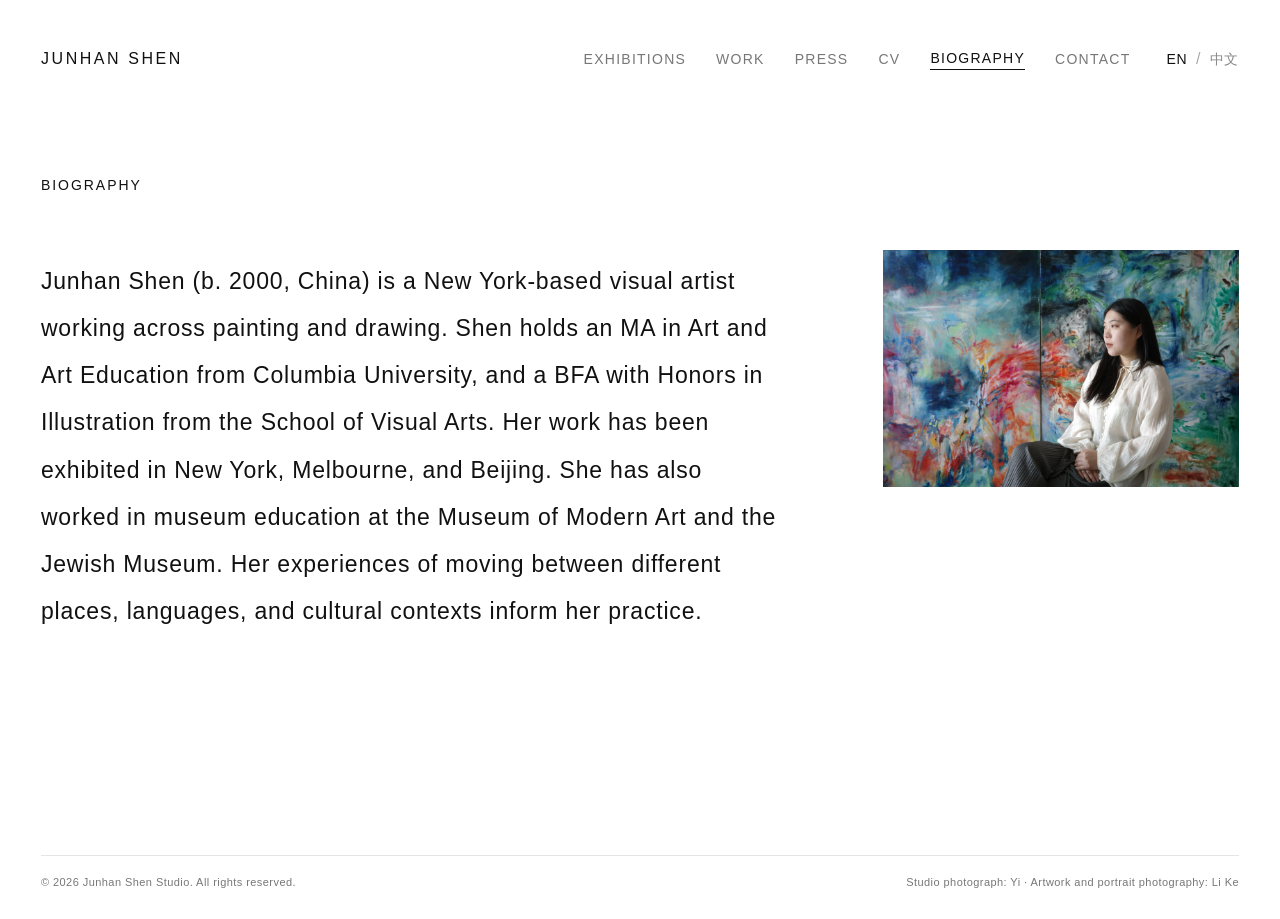
==== biography.html @ 7d441fff "Place Exhibitions before Works in site navigation" ====
<!doctype html><html lang="en"><head><meta charset="utf-8"><meta name="viewport" content="width=device-width,initial-scale=1"><title>Biography — Junhan Shen</title><link rel="stylesheet" href="style.css"></head><body><header class="site-header"><a class="name" href="index.html">JUNHAN SHEN</a><button class="menu" aria-label="Toggle menu">Menu</button><nav><a href="exhibitions.html" data-en="Exhibitions" data-zh="展览">Exhibitions</a><a href="work.html" data-en="Work" data-zh="作品">Work</a><a href="press.html" data-en="Press" data-zh="媒体">Press</a><a href="cv.html">CV</a><a href="biography.html" data-en="Biography" data-zh="简介">Biography</a><a href="contact.html" data-en="Contact" data-zh="联系">Contact</a><span class="lang"><button data-lang="en">EN</button><i>/</i><button data-lang="zh">中文</button></span></nav></header><main class="page bio-layout"><section><h1 class="page-title" data-en="Biography" data-zh="艺术家简介">Biography</h1><p class="bio-copy" data-en="Junhan Shen (b. 2000, China) is a New York-based visual artist working across painting and drawing. Shen holds an MA in Art and Art Education from Columbia University, and a BFA with Honors in Illustration from the School of Visual Arts. Her work has been exhibited in New York, Melbourne, and Beijing. She has also worked in museum education at the Museum of Modern Art and the Jewish Museum. Her experiences of moving between different places, languages, and cultural contexts inform her practice." data-zh="沈隽涵（2000年生于中国）是一位现居纽约的视觉艺术家，主要从事绘画与素描创作。她获哥伦比亚大学艺术与艺术教育硕士学位，以及纽约视觉艺术学院插画专业荣誉学士学位。她的作品曾在纽约、墨尔本和北京展出，并曾在纽约现代艺术博物馆及犹太博物馆从事博物馆教育工作。她在不同地域、语言与文化语境之间迁移的经历持续影响着她的艺术实践。">Junhan Shen (b. 2000, China) is a New York-based visual artist working across painting and drawing. Shen holds an MA in Art and Art Education from Columbia University, and a BFA with Honors in Illustration from the School of Visual Arts. Her work has been exhibited in New York, Melbourne, and Beijing. She has also worked in museum education at the Museum of Modern Art and the Jewish Museum. Her experiences of moving between different places, languages, and cultural contexts inform her practice.</p></section><figure class="bio-photo"><img src="IMG_3275.JPG" alt="Junhan Shen"></figure></main><script src="site.js"></script><footer class="site-footer"><span>© 2026 Junhan Shen Studio. All rights reserved.</span><span class="credits">Studio photograph: Yi · Artwork and portrait photography: Li Ke</span></footer></body></html>
---- style.css ----
:root{--fg:#111;--muted:#777;--line:#ddd;--pad:clamp(28px,3.2vw,58px);--sans:"Helvetica Neue",Helvetica,Arial,"Noto Sans SC","PingFang SC",sans-serif}*{box-sizing:border-box}body{margin:0;color:var(--fg);background:#fff;font-family:var(--sans);font-weight:300;line-height:1.6;letter-spacing:.025em}.site-header{padding:46px var(--pad) 24px;display:flex;justify-content:space-between;align-items:flex-start}.name{font-size:16px;letter-spacing:.16em;color:inherit;text-decoration:none;font-weight:400;white-space:nowrap}.site-header nav{display:flex;align-items:center;gap:30px}.site-header nav>a{font-size:14px;letter-spacing:.09em;text-transform:uppercase;text-decoration:none;color:#777;white-space:nowrap}.site-header nav>a:hover,.site-header nav>a[aria-current=page]{color:#111}.site-header nav>a[aria-current=page]{border-bottom:1px solid #111}.lang{display:flex;gap:9px;align-items:center;margin-left:6px}.lang button,.menu{border:0;background:none;padding:0;font:inherit;font-size:14px;letter-spacing:.04em;color:#888;cursor:pointer}.lang button.active{color:#111}.lang i{font-style:normal;color:#aaa}.menu{display:none}.home{min-height:calc(100vh - 140px);display:grid;place-items:center;padding:35px var(--pad) 75px}.hero{width:min(74vw,1120px);margin:0}.image-slot{background:#f3f3f3;aspect-ratio:1.55/1;display:grid;place-items:center;color:#bbb;font-size:12px}.page{padding:78px var(--pad) 130px}.page-title{font-size:14px;font-weight:400;letter-spacing:.14em;text-transform:uppercase;margin:0 0 62px}.text-page{max-width:1040px}.bio-copy{font-size:23px;line-height:2.05;letter-spacing:.035em;max-width:1000px;margin:0}.work-grid{display:grid;grid-template-columns:repeat(12,1fr);gap:30px;margin-top:15px}.work-card{margin:0;cursor:pointer}.work-card:nth-child(6n+1),.work-card:nth-child(6n+2){grid-column:span 4}.work-card:nth-child(6n+3){grid-column:span 4}.work-card:nth-child(6n+4){grid-column:span 3}.work-card:nth-child(6n+5){grid-column:span 6}.work-card:nth-child(6n+6){grid-column:span 3}.work-card .image-slot{aspect-ratio:1/1}.work-card:nth-child(3n) .image-slot{aspect-ratio:1.35/1}.work-card figcaption{display:none}.cv{max-width:1120px}.cv-section{margin:0 0 58px}.cv-section h2{font-size:13px;letter-spacing:.11em;text-transform:uppercase;font-weight:400;margin:0 0 20px}.cv-row{display:grid;grid-template-columns:100px 1fr;gap:18px;font-size:14px;margin:0 0 10px}.cv-row strong{font-weight:400}.cv-row small{display:block;color:#777;font-size:13px}.exhibition{display:grid;grid-template-columns:100px 1fr;max-width:1050px;padding:14px 0;border-top:1px solid var(--line);font-size:14px}.press-list{max-width:1050px}.press-item{display:grid;grid-template-columns:100px 1fr;padding:15px 0;border-top:1px solid var(--line);font-size:14px}.press-item strong{font-weight:400}.contact-copy{font-size:19px;line-height:1.9;max-width:760px}.contact-copy a{color:inherit;text-decoration:none;border-bottom:1px solid #999}.viewer{position:fixed;inset:0;background:#fff;z-index:20;display:none;grid-template-columns:34% 66%;padding:60px}.viewer.open{display:grid}.viewer-info{align-self:center;padding:30px}.viewer-info h2{font-size:20px;letter-spacing:.15em;font-weight:400;margin:0 0 55px}.viewer-info p{color:#777;font-size:14px;line-height:2}.viewer-art{display:grid;place-items:center}.viewer-art .image-slot{width:min(75%,820px)}.viewer-close{position:absolute;right:35px;top:25px;border:0;background:none;font-size:25px;font-weight:200;cursor:pointer}.viewer-prev,.viewer-next{position:absolute;top:50%;border:0;background:none;font-size:38px;font-weight:200;color:#999;cursor:pointer}.viewer-prev{left:20px}.viewer-next{right:20px}@media(max-width:900px){.site-header{padding-top:28px}.menu{display:block}.site-header nav{display:none;position:absolute;left:0;right:0;top:70px;background:#fff;z-index:10;padding:24px var(--pad) 35px;flex-direction:column;align-items:flex-start;gap:17px}.site-header.open nav{display:flex}.lang{margin:8px 0 0}.work-grid{grid-template-columns:1fr 1fr;gap:16px}.work-card:nth-child(n){grid-column:span 1}.bio-copy{font-size:18px;line-height:1.8}.viewer.open{display:block;padding:70px 24px 30px}.viewer-info{padding:15px 0 30px}.viewer-info h2{margin-bottom:20px}.viewer-art .image-slot{width:100%}.page{padding-top:55px}.cv-row,.exhibition,.press-item{grid-template-columns:72px 1fr}}
img{display:block;max-width:100%}.hero-studio{width:min(36vw,520px)}.hero-studio img{width:100%;height:auto}.bio-layout{display:grid;grid-template-columns:minmax(0,1.35fr) minmax(280px,.65fr);gap:clamp(60px,8vw,150px);align-items:start;max-width:1450px}.bio-photo{margin:0;padding-top:76px}.bio-photo img{width:100%;height:auto}.works-page{max-width:none}.work-card{background:none}.work-card img{width:100%;height:auto}.viewer-art img{max-width:min(90%,980px);max-height:82vh;width:auto;height:auto}.viewer-info em{font-style:italic;color:#111}@media(max-width:900px){.hero-studio{width:min(76vw,470px)}.bio-layout{grid-template-columns:1fr;gap:45px}.bio-photo{padding-top:0;max-width:520px}.viewer-art img{max-width:100%;max-height:58vh}}
/* Uniform works presentation */
.work-grid{display:grid!important;grid-template-columns:repeat(3,minmax(0,1fr))!important;gap:28px!important;align-items:stretch!important}
.work-card{margin:0!important;background:#f5f5f5!important;aspect-ratio:1.18/1!important;display:flex!important;align-items:center!important;justify-content:center!important;padding:24px!important;box-sizing:border-box!important;cursor:pointer}
.work-card img{width:100%!important;height:100%!important;object-fit:contain!important}
.viewer-info h2{display:none!important}
.site-footer{max-width:none;margin:90px 3.2vw 28px;padding-top:18px;border-top:1px solid #e5e5e5;display:flex;justify-content:space-between;gap:24px;font-size:11px;line-height:1.5;letter-spacing:.04em;color:#777}
.site-footer .credits{text-align:right}
@media(max-width:900px){.work-grid{grid-template-columns:1fr!important;gap:18px!important}.work-card{aspect-ratio:1.15/1!important;padding:16px!important}.site-footer{margin-top:60px;display:block}.site-footer .credits{text-align:left;margin-top:8px}}

/* Curated, scale-aware works layout — not a fixed three-column matrix */
.work-grid{display:grid!important;grid-template-columns:repeat(12,minmax(0,1fr))!important;column-gap:clamp(24px,3vw,58px)!important;row-gap:clamp(52px,6vw,110px)!important;align-items:center!important}
.work-card{aspect-ratio:auto!important;background:transparent!important;padding:0!important;display:flex!important;align-items:center!important;justify-content:center!important}
.work-card img{width:100%!important;height:auto!important;max-height:none!important;object-fit:contain!important}
.work-card:nth-child(1){grid-column:1 / span 7!important}
.work-card:nth-child(2){grid-column:9 / span 4!important}
.work-card:nth-child(3){grid-column:1 / span 5!important}
.work-card:nth-child(4){grid-column:7 / span 6!important}
.work-card:nth-child(5){grid-column:1 / span 6!important}
.work-card:nth-child(6){grid-column:9 / span 3!important}
.work-card:nth-child(7){grid-column:2 / span 3!important}
.work-card:nth-child(8){grid-column:6 / span 7!important}
@media(max-width:900px){.work-grid{grid-template-columns:1fr!important;row-gap:38px!important}.work-card:nth-child(n){grid-column:1!important;width:100%!important}.work-card img{max-height:none!important}}

/* Houldsworth-inspired works index: compact paired rows with controlled scale */
.works-page{padding-left:3.2vw!important;padding-right:3.2vw!important}
.work-grid{display:grid!important;grid-template-columns:repeat(2,minmax(0,1fr))!important;column-gap:clamp(34px,4.2vw,76px)!important;row-gap:clamp(42px,5vw,84px)!important;align-items:center!important}
.work-card,.work-card:nth-child(n){grid-column:auto!important;width:100%!important;height:clamp(310px,35vw,560px)!important;aspect-ratio:auto!important;margin:0!important;padding:clamp(12px,1.5vw,24px)!important;background:#f7f7f7!important;box-sizing:border-box!important;display:flex!important;align-items:center!important;justify-content:center!important}
.work-card img,.work-card:nth-child(n) img{width:100%!important;height:100%!important;object-fit:contain!important}
.work-card:nth-child(1),.work-card:nth-child(2){height:clamp(330px,37vw,590px)!important}
.work-card:nth-child(6),.work-card:nth-child(7){height:clamp(300px,33vw,520px)!important}
@media(max-width:700px){.work-grid{grid-template-columns:repeat(2,minmax(0,1fr))!important;column-gap:12px!important;row-gap:22px!important}.work-card,.work-card:nth-child(n){grid-column:auto!important;height:42vw!important;padding:6px!important}}

/* Houldsworth-style variable-span editorial grid */
.works-page{padding-left:3vw!important;padding-right:3vw!important}
.work-grid{display:grid!important;grid-template-columns:repeat(12,minmax(0,1fr))!important;gap:clamp(28px,3vw,54px)!important;align-items:center!important}
.work-card,.work-card:nth-child(n){grid-column:auto!important;width:100%!important;height:auto!important;min-height:0!important;aspect-ratio:auto!important;margin:0!important;padding:0!important;background:transparent!important;display:block!important}
.work-card img,.work-card:nth-child(n) img{width:100%!important;height:auto!important;object-fit:contain!important;display:block!important}
.work-card:nth-child(1){grid-column:1 / span 5!important}
.work-card:nth-child(2){grid-column:6 / span 3!important}
.work-card:nth-child(3){grid-column:9 / span 4!important}
.work-card:nth-child(4){grid-column:1 / span 4!important}
.work-card:nth-child(5){grid-column:5 / span 5!important}
.work-card:nth-child(6){grid-column:10 / span 3!important}
.work-card:nth-child(7){grid-column:2 / span 3!important}
.work-card:nth-child(8){grid-column:5 / span 7!important}
@media(max-width:760px){.work-grid{grid-template-columns:repeat(2,minmax(0,1fr))!important;gap:18px 14px!important;align-items:center!important}.work-card:nth-child(n){grid-column:auto!important;width:100%!important}.work-card img,.work-card:nth-child(n) img{width:100%!important;height:auto!important}}

/* Row-height tuning: each editorial row reads on one visual baseline */
.work-grid{align-items:center!important}
.work-card:nth-child(1),.work-card:nth-child(2),.work-card:nth-child(3){height:330px!important;display:flex!important;align-items:center!important;justify-content:center!important}
.work-card:nth-child(4),.work-card:nth-child(5),.work-card:nth-child(6){height:360px!important;display:flex!important;align-items:center!important;justify-content:center!important}
.work-card:nth-child(7),.work-card:nth-child(8){height:390px!important;display:flex!important;align-items:center!important;justify-content:center!important}
.work-card:nth-child(1) img,.work-card:nth-child(2) img,.work-card:nth-child(3) img,
.work-card:nth-child(4) img,.work-card:nth-child(5) img,.work-card:nth-child(6) img,
.work-card:nth-child(7) img,.work-card:nth-child(8) img{width:auto!important;height:100%!important;max-width:100%!important;object-fit:contain!important;margin:auto!important}
/* crop photographed margins only in index thumbnails */
.work-card:nth-child(3),.work-card:nth-child(6){overflow:hidden!important}
.work-card:nth-child(3) img{height:112%!important;max-width:112%!important}
.work-card:nth-child(6) img{height:114%!important;max-width:114%!important}
@media(max-width:760px){.work-card:nth-child(n){height:31vw!important}.work-card:nth-child(n) img{height:100%!important;width:auto!important;max-width:100%!important}}

/* Final curated Works order: 2 / 3 / 3, tighter Houldsworth-like spacing */
.work-grid{display:grid!important;grid-template-columns:repeat(12,minmax(0,1fr))!important;column-gap:clamp(14px,1.7vw,30px)!important;row-gap:clamp(34px,3.5vw,62px)!important;align-items:center!important}
/* row 1: A Print + The Egg, The Bird */
.work-card:nth-child(1){grid-column:1 / span 7!important;height:410px!important}
.work-card:nth-child(2){grid-column:8 / span 5!important;height:410px!important}
/* row 2: Into Thin Air + Memories + Wet Summer */
.work-card:nth-child(3){grid-column:1 / span 4!important;height:335px!important}
.work-card:nth-child(4){grid-column:5 / span 4!important;height:335px!important}
.work-card:nth-child(5){grid-column:9 / span 4!important;height:335px!important}
/* row 3: Infinite Distance + L'Eponge + Dans Le Four Stellaire */
.work-card:nth-child(6){grid-column:1 / span 4!important;height:345px!important}
.work-card:nth-child(7){grid-column:5 / span 3!important;height:345px!important}
.work-card:nth-child(8){grid-column:8 / span 5!important;height:345px!important}
.work-card:nth-child(n){display:flex!important;align-items:center!important;justify-content:center!important;width:100%!important;padding:0!important;margin:0!important;background:transparent!important;overflow:hidden!important}
.work-card:nth-child(n) img{height:100%!important;width:100%!important;object-fit:contain!important;margin:auto!important;max-width:none!important}
/* trim photographed margins in index thumbnails */
.work-card:nth-child(2) img{transform:scale(1.06)}
.work-card:nth-child(5) img{transform:scale(1.08)}
@media(max-width:760px){.work-grid{grid-template-columns:repeat(2,minmax(0,1fr))!important;column-gap:10px!important;row-gap:20px!important}.work-card:nth-child(n){grid-column:auto!important;height:32vw!important}.work-card:nth-child(n) img{width:100%!important;height:100%!important;object-fit:contain!important}}

/* Artwork-only thumbnails: remove photographed mat/background and equalize same-size canvases */
.work-card:nth-child(n){background:transparent!important}
/* Row 2: these three canvases are the same physical size */
.work-card:nth-child(3),.work-card:nth-child(4),.work-card:nth-child(5){height:350px!important}
.work-card:nth-child(3) img,.work-card:nth-child(4) img,.work-card:nth-child(5) img{height:100%!important;width:100%!important;object-fit:cover!important;object-position:center!important}
/* Crop the pale photographed surround from Wet Summer */
.work-card:nth-child(5) img{transform:scale(1.16)!important}
/* Row 3: crop photographed surrounds from L'Eponge and Dans Le Four Stellaire */
.work-card:nth-child(7) img{transform:scale(1.23)!important}
.work-card:nth-child(8) img{transform:scale(1.12)!important}

/* 2026-10-03: stronger index-only crops for photographed surrounds */
.work-card:nth-child(2),
.work-card:nth-child(6),
.work-card:nth-child(7){overflow:hidden!important}
.work-card:nth-child(2) img{transform:scale(1.24)!important}
.work-card:nth-child(6) img{transform:scale(1.16)!important}
.work-card:nth-child(7) img{transform:scale(1.42)!important}

/* Exact crop for L'Éponge thumbnail: remove left/right photographed grey margins */
.work-card:nth-child(7) img{
  width:142%!important;
  height:142%!important;
  max-width:none!important;
  object-fit:cover!important;
  object-position:center center!important;
  transform:none!important;
}

/* Row 2: equal-size 48 x 60 in works — identical displayed artwork dimensions */
.work-card:nth-child(3),
.work-card:nth-child(4),
.work-card:nth-child(5){
  height:350px!important;
  overflow:hidden!important;
}
.work-card:nth-child(3) img,
.work-card:nth-child(4) img,
.work-card:nth-child(5) img{
  width:100%!important;
  height:100%!important;
  max-width:none!important;
  object-fit:cover!important;
  object-position:center!important;
  transform:none!important;
}
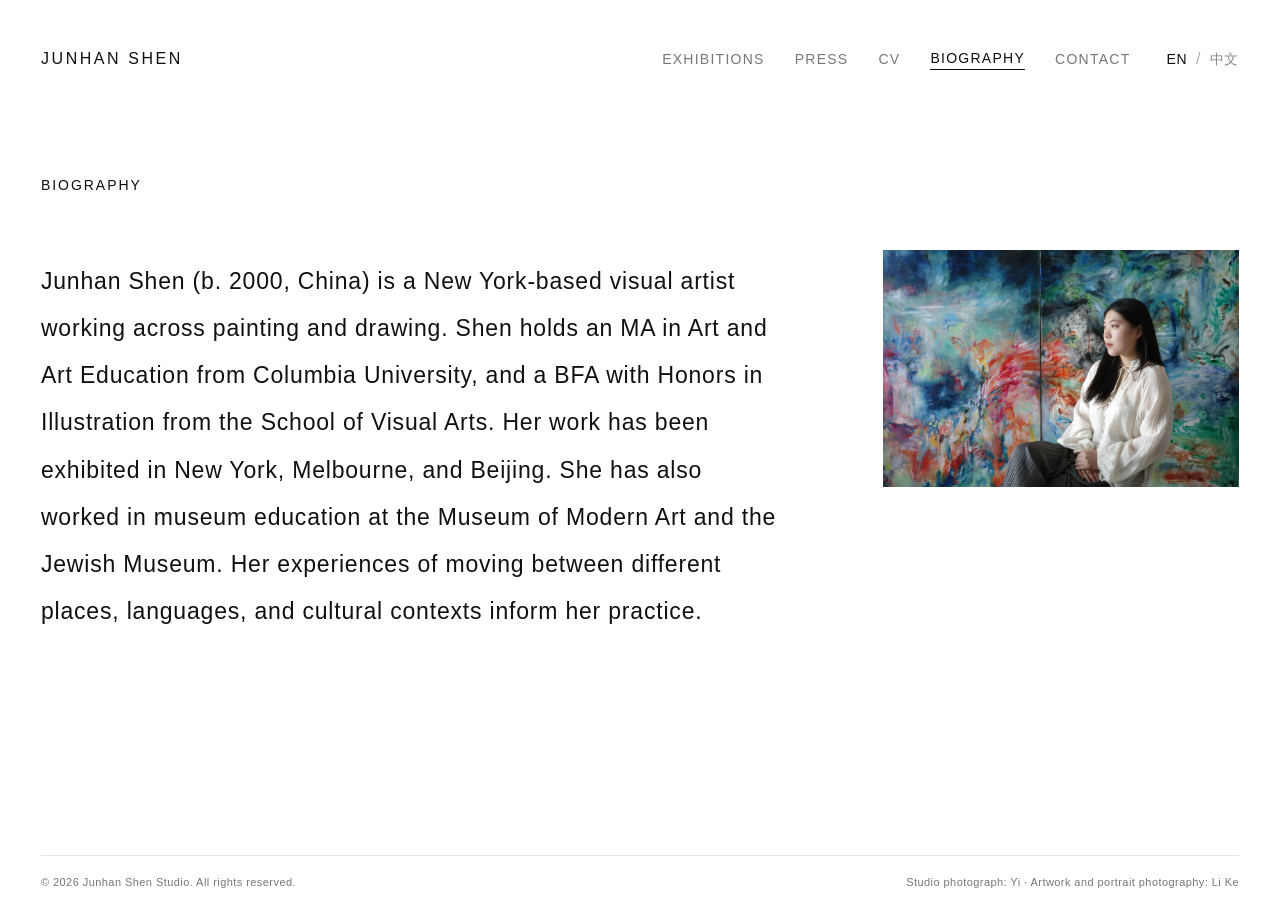
==== commit b9dd6ecc: "Remove Works from site navigation" ====
--- a/biography.html
+++ b/biography.html
@@ -1 +1 @@
-<!doctype html><html lang="en"><head><meta charset="utf-8"><meta name="viewport" content="width=device-width,initial-scale=1"><title>Biography — Junhan Shen</title><link rel="stylesheet" href="style.css"></head><body><header class="site-header"><a class="name" href="index.html">JUNHAN SHEN</a><button class="menu" aria-label="Toggle menu">Menu</button><nav><a href="exhibitions.html" data-en="Exhibitions" data-zh="展览">Exhibitions</a><a href="work.html" data-en="Work" data-zh="作品">Work</a><a href="press.html" data-en="Press" data-zh="媒体">Press</a><a href="cv.html">CV</a><a href="biography.html" data-en="Biography" data-zh="简介">Biography</a><a href="contact.html" data-en="Contact" data-zh="联系">Contact</a><span class="lang"><button data-lang="en">EN</button><i>/</i><button data-lang="zh">中文</button></span></nav></header><main class="page bio-layout"><section><h1 class="page-title" data-en="Biography" data-zh="艺术家简介">Biography</h1><p class="bio-copy" data-en="Junhan Shen (b. 2000, China) is a New York-based visual artist working across painting and drawing. Shen holds an MA in Art and Art Education from Columbia University, and a BFA with Honors in Illustration from the School of Visual Arts. Her work has been exhibited in New York, Melbourne, and Beijing. She has also worked in museum education at the Museum of Modern Art and the Jewish Museum. Her experiences of moving between different places, languages, and cultural contexts inform her practice." data-zh="沈隽涵（2000年生于中国）是一位现居纽约的视觉艺术家，主要从事绘画与素描创作。她获哥伦比亚大学艺术与艺术教育硕士学位，以及纽约视觉艺术学院插画专业荣誉学士学位。她的作品曾在纽约、墨尔本和北京展出，并曾在纽约现代艺术博物馆及犹太博物馆从事博物馆教育工作。她在不同地域、语言与文化语境之间迁移的经历持续影响着她的艺术实践。">Junhan Shen (b. 2000, China) is a New York-based visual artist working across painting and drawing. Shen holds an MA in Art and Art Education from Columbia University, and a BFA with Honors in Illustration from the School of Visual Arts. Her work has been exhibited in New York, Melbourne, and Beijing. She has also worked in museum education at the Museum of Modern Art and the Jewish Museum. Her experiences of moving between different places, languages, and cultural contexts inform her practice.</p></section><figure class="bio-photo"><img src="IMG_3275.JPG" alt="Junhan Shen"></figure></main><script src="site.js"></script><footer class="site-footer"><span>© 2026 Junhan Shen Studio. All rights reserved.</span><span class="credits">Studio photograph: Yi · Artwork and portrait photography: Li Ke</span></footer></body></html>+<!doctype html><html lang="en"><head><meta charset="utf-8"><meta name="viewport" content="width=device-width,initial-scale=1"><title>Biography — Junhan Shen</title><link rel="stylesheet" href="style.css"></head><body><header class="site-header"><a class="name" href="index.html">JUNHAN SHEN</a><button class="menu" aria-label="Toggle menu">Menu</button><nav><a href="exhibitions.html" data-en="Exhibitions" data-zh="展览">Exhibitions</a><a href="press.html" data-en="Press" data-zh="媒体">Press</a><a href="cv.html">CV</a><a href="biography.html" data-en="Biography" data-zh="简介">Biography</a><a href="contact.html" data-en="Contact" data-zh="联系">Contact</a><span class="lang"><button data-lang="en">EN</button><i>/</i><button data-lang="zh">中文</button></span></nav></header><main class="page bio-layout"><section><h1 class="page-title" data-en="Biography" data-zh="艺术家简介">Biography</h1><p class="bio-copy" data-en="Junhan Shen (b. 2000, China) is a New York-based visual artist working across painting and drawing. Shen holds an MA in Art and Art Education from Columbia University, and a BFA with Honors in Illustration from the School of Visual Arts. Her work has been exhibited in New York, Melbourne, and Beijing. She has also worked in museum education at the Museum of Modern Art and the Jewish Museum. Her experiences of moving between different places, languages, and cultural contexts inform her practice." data-zh="沈隽涵（2000年生于中国）是一位现居纽约的视觉艺术家，主要从事绘画与素描创作。她获哥伦比亚大学艺术与艺术教育硕士学位，以及纽约视觉艺术学院插画专业荣誉学士学位。她的作品曾在纽约、墨尔本和北京展出，并曾在纽约现代艺术博物馆及犹太博物馆从事博物馆教育工作。她在不同地域、语言与文化语境之间迁移的经历持续影响着她的艺术实践。">Junhan Shen (b. 2000, China) is a New York-based visual artist working across painting and drawing. Shen holds an MA in Art and Art Education from Columbia University, and a BFA with Honors in Illustration from the School of Visual Arts. Her work has been exhibited in New York, Melbourne, and Beijing. She has also worked in museum education at the Museum of Modern Art and the Jewish Museum. Her experiences of moving between different places, languages, and cultural contexts inform her practice.</p></section><figure class="bio-photo"><img src="IMG_3275.JPG" alt="Junhan Shen"></figure></main><script src="site.js"></script><footer class="site-footer"><span>© 2026 Junhan Shen Studio. All rights reserved.</span><span class="credits">Studio photograph: Yi · Artwork and portrait photography: Li Ke</span></footer></body></html>
--- a/style.css
+++ b/style.css
@@ -127,3 +127,5 @@
   object-position:center!important;
   transform:none!important;
 }
+
+.exhibition-links{margin-top:clamp(70px,11vh,150px);display:flex;flex-direction:column;gap:18px;max-width:1000px}.exhibition-links a{font-size:clamp(22px,2.5vw,42px);font-weight:300;line-height:1.18;color:#b7b7b7;text-decoration:none;transition:color .18s ease}.exhibition-links a:hover,.exhibition-links a:focus{color:#111}.exhibition-head{margin:20px 0 70px;display:grid;grid-template-columns:minmax(260px,1fr) 1fr;gap:60px;align-items:start}.exhibition-head h1{font-size:clamp(28px,3vw,48px);font-weight:300;margin:0}.exhibition-head p{font-size:13px;line-height:1.65;margin:5px 0 0}.exhibition-images{min-height:260px;border-top:1px solid #eee;border-bottom:1px solid #eee;display:flex;align-items:center;justify-content:center;margin-bottom:85px}.image-placeholder{font-size:12px;color:#aaa}.exhibition-works h2{font-size:14px;font-weight:400;margin:0 0 45px}.circuitry-grid .work-card:nth-child(1){grid-column:1 / span 4!important;height:430px!important}.viewer-info blockquote{margin:28px 0 8px;padding:0;font-size:13px;line-height:1.65;font-style:italic;max-width:300px}.viewer-source{font-size:11px!important;line-height:1.5!important;color:#777}@media(max-width:760px){.exhibition-head{grid-template-columns:1fr;gap:16px;margin-bottom:40px}.exhibition-links{margin-top:55px}.exhibition-images{min-height:180px;margin-bottom:55px}.circuitry-grid .work-card:nth-child(1){grid-column:1 / span 2!important;height:60vw!important}}
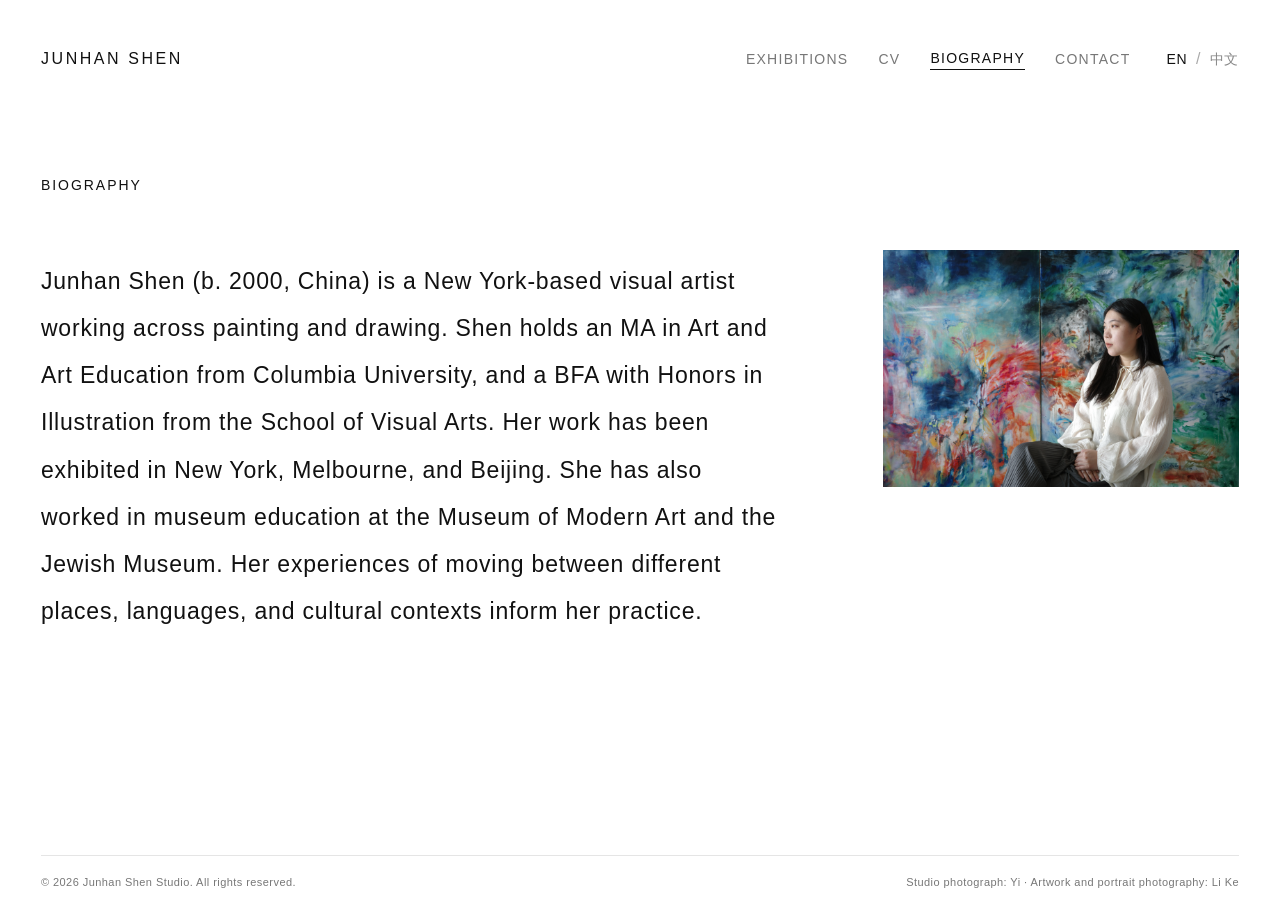
==== commit 4590b39d: "Fold selected press into Exhibitions and simplify navigation" ====
--- a/biography.html
+++ b/biography.html
@@ -1 +1 @@
-<!doctype html><html lang="en"><head><meta charset="utf-8"><meta name="viewport" content="width=device-width,initial-scale=1"><title>Biography — Junhan Shen</title><link rel="stylesheet" href="style.css"></head><body><header class="site-header"><a class="name" href="index.html">JUNHAN SHEN</a><button class="menu" aria-label="Toggle menu">Menu</button><nav><a href="exhibitions.html" data-en="Exhibitions" data-zh="展览">Exhibitions</a><a href="press.html" data-en="Press" data-zh="媒体">Press</a><a href="cv.html">CV</a><a href="biography.html" data-en="Biography" data-zh="简介">Biography</a><a href="contact.html" data-en="Contact" data-zh="联系">Contact</a><span class="lang"><button data-lang="en">EN</button><i>/</i><button data-lang="zh">中文</button></span></nav></header><main class="page bio-layout"><section><h1 class="page-title" data-en="Biography" data-zh="艺术家简介">Biography</h1><p class="bio-copy" data-en="Junhan Shen (b. 2000, China) is a New York-based visual artist working across painting and drawing. Shen holds an MA in Art and Art Education from Columbia University, and a BFA with Honors in Illustration from the School of Visual Arts. Her work has been exhibited in New York, Melbourne, and Beijing. She has also worked in museum education at the Museum of Modern Art and the Jewish Museum. Her experiences of moving between different places, languages, and cultural contexts inform her practice." data-zh="沈隽涵（2000年生于中国）是一位现居纽约的视觉艺术家，主要从事绘画与素描创作。她获哥伦比亚大学艺术与艺术教育硕士学位，以及纽约视觉艺术学院插画专业荣誉学士学位。她的作品曾在纽约、墨尔本和北京展出，并曾在纽约现代艺术博物馆及犹太博物馆从事博物馆教育工作。她在不同地域、语言与文化语境之间迁移的经历持续影响着她的艺术实践。">Junhan Shen (b. 2000, China) is a New York-based visual artist working across painting and drawing. Shen holds an MA in Art and Art Education from Columbia University, and a BFA with Honors in Illustration from the School of Visual Arts. Her work has been exhibited in New York, Melbourne, and Beijing. She has also worked in museum education at the Museum of Modern Art and the Jewish Museum. Her experiences of moving between different places, languages, and cultural contexts inform her practice.</p></section><figure class="bio-photo"><img src="IMG_3275.JPG" alt="Junhan Shen"></figure></main><script src="site.js"></script><footer class="site-footer"><span>© 2026 Junhan Shen Studio. All rights reserved.</span><span class="credits">Studio photograph: Yi · Artwork and portrait photography: Li Ke</span></footer></body></html>+<!doctype html><html lang="en"><head><meta charset="utf-8"><meta name="viewport" content="width=device-width,initial-scale=1"><title>Biography — Junhan Shen</title><link rel="stylesheet" href="style.css"></head><body><header class="site-header"><a class="name" href="index.html">JUNHAN SHEN</a><button class="menu" aria-label="Toggle menu">Menu</button><nav><a href="exhibitions.html" data-en="Exhibitions" data-zh="展览">Exhibitions</a><a href="cv.html">CV</a><a href="biography.html" data-en="Biography" data-zh="简介">Biography</a><a href="contact.html" data-en="Contact" data-zh="联系">Contact</a><span class="lang"><button data-lang="en">EN</button><i>/</i><button data-lang="zh">中文</button></span></nav></header><main class="page bio-layout"><section><h1 class="page-title" data-en="Biography" data-zh="艺术家简介">Biography</h1><p class="bio-copy" data-en="Junhan Shen (b. 2000, China) is a New York-based visual artist working across painting and drawing. Shen holds an MA in Art and Art Education from Columbia University, and a BFA with Honors in Illustration from the School of Visual Arts. Her work has been exhibited in New York, Melbourne, and Beijing. She has also worked in museum education at the Museum of Modern Art and the Jewish Museum. Her experiences of moving between different places, languages, and cultural contexts inform her practice." data-zh="沈隽涵（2000年生于中国）是一位现居纽约的视觉艺术家，主要从事绘画与素描创作。她获哥伦比亚大学艺术与艺术教育硕士学位，以及纽约视觉艺术学院插画专业荣誉学士学位。她的作品曾在纽约、墨尔本和北京展出，并曾在纽约现代艺术博物馆及犹太博物馆从事博物馆教育工作。她在不同地域、语言与文化语境之间迁移的经历持续影响着她的艺术实践。">Junhan Shen (b. 2000, China) is a New York-based visual artist working across painting and drawing. Shen holds an MA in Art and Art Education from Columbia University, and a BFA with Honors in Illustration from the School of Visual Arts. Her work has been exhibited in New York, Melbourne, and Beijing. She has also worked in museum education at the Museum of Modern Art and the Jewish Museum. Her experiences of moving between different places, languages, and cultural contexts inform her practice.</p></section><figure class="bio-photo"><img src="IMG_3275.JPG" alt="Junhan Shen"></figure></main><script src="site.js"></script><footer class="site-footer"><span>© 2026 Junhan Shen Studio. All rights reserved.</span><span class="credits">Studio photograph: Yi · Artwork and portrait photography: Li Ke</span></footer></body></html>
--- a/style.css
+++ b/style.css
@@ -1,131 +1,60 @@
-:root{--fg:#111;--muted:#777;--line:#ddd;--pad:clamp(28px,3.2vw,58px);--sans:"Helvetica Neue",Helvetica,Arial,"Noto Sans SC","PingFang SC",sans-serif}*{box-sizing:border-box}body{margin:0;color:var(--fg);background:#fff;font-family:var(--sans);font-weight:300;line-height:1.6;letter-spacing:.025em}.site-header{padding:46px var(--pad) 24px;display:flex;justify-content:space-between;align-items:flex-start}.name{font-size:16px;letter-spacing:.16em;color:inherit;text-decoration:none;font-weight:400;white-space:nowrap}.site-header nav{display:flex;align-items:center;gap:30px}.site-header nav>a{font-size:14px;letter-spacing:.09em;text-transform:uppercase;text-decoration:none;color:#777;white-space:nowrap}.site-header nav>a:hover,.site-header nav>a[aria-current=page]{color:#111}.site-header nav>a[aria-current=page]{border-bottom:1px solid #111}.lang{display:flex;gap:9px;align-items:center;margin-left:6px}.lang button,.menu{border:0;background:none;padding:0;font:inherit;font-size:14px;letter-spacing:.04em;color:#888;cursor:pointer}.lang button.active{color:#111}.lang i{font-style:normal;color:#aaa}.menu{display:none}.home{min-height:calc(100vh - 140px);display:grid;place-items:center;padding:35px var(--pad) 75px}.hero{width:min(74vw,1120px);margin:0}.image-slot{background:#f3f3f3;aspect-ratio:1.55/1;display:grid;place-items:center;color:#bbb;font-size:12px}.page{padding:78px var(--pad) 130px}.page-title{font-size:14px;font-weight:400;letter-spacing:.14em;text-transform:uppercase;margin:0 0 62px}.text-page{max-width:1040px}.bio-copy{font-size:23px;line-height:2.05;letter-spacing:.035em;max-width:1000px;margin:0}.work-grid{display:grid;grid-template-columns:repeat(12,1fr);gap:30px;margin-top:15px}.work-card{margin:0;cursor:pointer}.work-card:nth-child(6n+1),.work-card:nth-child(6n+2){grid-column:span 4}.work-card:nth-child(6n+3){grid-column:span 4}.work-card:nth-child(6n+4){grid-column:span 3}.work-card:nth-child(6n+5){grid-column:span 6}.work-card:nth-child(6n+6){grid-column:span 3}.work-card .image-slot{aspect-ratio:1/1}.work-card:nth-child(3n) .image-slot{aspect-ratio:1.35/1}.work-card figcaption{display:none}.cv{max-width:1120px}.cv-section{margin:0 0 58px}.cv-section h2{font-size:13px;letter-spacing:.11em;text-transform:uppercase;font-weight:400;margin:0 0 20px}.cv-row{display:grid;grid-template-columns:100px 1fr;gap:18px;font-size:14px;margin:0 0 10px}.cv-row strong{font-weight:400}.cv-row small{display:block;color:#777;font-size:13px}.exhibition{display:grid;grid-template-columns:100px 1fr;max-width:1050px;padding:14px 0;border-top:1px solid var(--line);font-size:14px}.press-list{max-width:1050px}.press-item{display:grid;grid-template-columns:100px 1fr;padding:15px 0;border-top:1px solid var(--line);font-size:14px}.press-item strong{font-weight:400}.contact-copy{font-size:19px;line-height:1.9;max-width:760px}.contact-copy a{color:inherit;text-decoration:none;border-bottom:1px solid #999}.viewer{position:fixed;inset:0;background:#fff;z-index:20;display:none;grid-template-columns:34% 66%;padding:60px}.viewer.open{display:grid}.viewer-info{align-self:center;padding:30px}.viewer-info h2{font-size:20px;letter-spacing:.15em;font-weight:400;margin:0 0 55px}.viewer-info p{color:#777;font-size:14px;line-height:2}.viewer-art{display:grid;place-items:center}.viewer-art .image-slot{width:min(75%,820px)}.viewer-close{position:absolute;right:35px;top:25px;border:0;background:none;font-size:25px;font-weight:200;cursor:pointer}.viewer-prev,.viewer-next{position:absolute;top:50%;border:0;background:none;font-size:38px;font-weight:200;color:#999;cursor:pointer}.viewer-prev{left:20px}.viewer-next{right:20px}@media(max-width:900px){.site-header{padding-top:28px}.menu{display:block}.site-header nav{display:none;position:absolute;left:0;right:0;top:70px;background:#fff;z-index:10;padding:24px var(--pad) 35px;flex-direction:column;align-items:flex-start;gap:17px}.site-header.open nav{display:flex}.lang{margin:8px 0 0}.work-grid{grid-template-columns:1fr 1fr;gap:16px}.work-card:nth-child(n){grid-column:span 1}.bio-copy{font-size:18px;line-height:1.8}.viewer.open{display:block;padding:70px 24px 30px}.viewer-info{padding:15px 0 30px}.viewer-info h2{margin-bottom:20px}.viewer-art .image-slot{width:100%}.page{padding-top:55px}.cv-row,.exhibition,.press-item{grid-template-columns:72px 1fr}}
-img{display:block;max-width:100%}.hero-studio{width:min(36vw,520px)}.hero-studio img{width:100%;height:auto}.bio-layout{display:grid;grid-template-columns:minmax(0,1.35fr) minmax(280px,.65fr);gap:clamp(60px,8vw,150px);align-items:start;max-width:1450px}.bio-photo{margin:0;padding-top:76px}.bio-photo img{width:100%;height:auto}.works-page{max-width:none}.work-card{background:none}.work-card img{width:100%;height:auto}.viewer-art img{max-width:min(90%,980px);max-height:82vh;width:auto;height:auto}.viewer-info em{font-style:italic;color:#111}@media(max-width:900px){.hero-studio{width:min(76vw,470px)}.bio-layout{grid-template-columns:1fr;gap:45px}.bio-photo{padding-top:0;max-width:520px}.viewer-art img{max-width:100%;max-height:58vh}}
-/* Uniform works presentation */
-.work-grid{display:grid!important;grid-template-columns:repeat(3,minmax(0,1fr))!important;gap:28px!important;align-items:stretch!important}
-.work-card{margin:0!important;background:#f5f5f5!important;aspect-ratio:1.18/1!important;display:flex!important;align-items:center!important;justify-content:center!important;padding:24px!important;box-sizing:border-box!important;cursor:pointer}
-.work-card img{width:100%!important;height:100%!important;object-fit:contain!important}
+:root{--fg:#111;--muted:#777;--line:#ddd;--pad:clamp(28px,3.2vw,58px);--sans:"Helvetica Neue",Helvetica,Arial,"Noto Sans SC","PingFang SC",sans-serif}*{box-sizing:border-box}body{margin:0;color:var(--fg);background:#fff;font-family:var(--sans);font-weight:300;line-height:1.6;letter-spacing:.025em}.site-header{padding:46px var(--pad) 24px;display:flex;justify-content:space-between;align-items:flex-start}.name{font-size:16px;letter-spacing:.16em;color:inherit;text-decoration:none;font-weight:400;white-space:nowrap}.site-header nav{display:flex;align-items:center;gap:30px}.site-header nav>a{font-size:14px;letter-spacing:.09em;text-transform:uppercase;text-decoration:none;color:#777;white-space:nowrap}.site-header nav>a:hover,.site-header nav>a[aria-current=page]{color:#111}.site-header nav>a[aria-current=page]{border-bottom:1px solid #111}.lang{display:flex;gap:9px;align-items:center;margin-left:6px}.lang button,.menu{border:0;background:none;padding:0;font:inherit;font-size:14px;letter-spacing:.04em;color:#888;cursor:pointer}.lang button.active{color:#111}.lang i{font-style:normal;color:#aaa}.menu{display:none}.home{min-height:calc(100vh - 140px);display:grid;place-items:center;padding:35px var(--pad) 75px}.hero{width:min(74vw,1120px);margin:0}.image-slot{background:#f3f3f3;aspect-ratio:1.55/1;display:grid;place-items:center;color:#bbb;font-size:12px}.page{padding:78px var(--pad) 130px}.page-title{font-size:14px;font-weight:400;letter-spacing:.14em;text-transform:uppercase;margin:0 0 62px}.text-page{max-width:1040px}.bio-copy{font-size:23px;line-height:2.05;letter-spacing:.035em;max-width:1000px;margin:0}
+
+/* Artwork rows: intrinsic image ratios determine widths at a shared height. */
+.works-page {
+  max-width: none;
+  padding-left: 3vw;
+  padding-right: 3vw;
+}
+.work-grid {
+  --work-column-gap: clamp(14px, 1.7vw, 30px);
+  --work-row-gap: clamp(34px, 3.5vw, 62px);
+  display: flex;
+  flex-direction: column;
+  align-items: flex-start;
+  row-gap: var(--work-row-gap);
+  margin-top: 15px;
+}
+.work-row {
+  display: flex;
+  align-items: flex-start;
+  column-gap: var(--work-column-gap);
+  /* Incomplete rows retain their share of the grid instead of enlarging. */
+  width: calc((100% + var(--work-column-gap)) * var(--work-row-fill, 1) - var(--work-column-gap));
+}
+.work-card {
+  flex: var(--artwork-ratio, 1) 1 0;
+  min-width: 0;
+  margin: 0;
+  background: none;
+  cursor: pointer;
+}
+.work-card img {
+  display: block;
+  width: 100%;
+  height: auto;
+}
+.work-card figcaption {
+  display: none;
+}
+.circuitry-grid {
+  max-width: calc((100% - 2 * var(--work-column-gap)) / 3);
+}
+@media (max-width: 760px) {
+  .work-grid {
+    --work-column-gap: 10px;
+    --work-row-gap: 20px;
+  }
+  .circuitry-grid {
+    max-width: none;
+  }
+}
+
+.cv{max-width:1120px}.cv-section{margin:0 0 58px}.cv-section h2{font-size:13px;letter-spacing:.11em;text-transform:uppercase;font-weight:400;margin:0 0 20px}.cv-row{display:grid;grid-template-columns:100px 1fr;gap:18px;font-size:14px;margin:0 0 10px}.cv-row strong{font-weight:400}.cv-row small{display:block;color:#777;font-size:13px}.exhibition{display:grid;grid-template-columns:100px 1fr;max-width:1050px;padding:14px 0;border-top:1px solid var(--line);font-size:14px}.exhibitions-press{margin-top:clamp(80px,12vh,150px)}.exhibitions-press h2{font-size:13px;letter-spacing:.11em;text-transform:uppercase;font-weight:400;margin:0 0 20px}.press-list{max-width:1050px;border-bottom:1px solid var(--line)}.press-item{display:grid;grid-template-columns:100px 1fr;gap:18px;padding:15px 0;border-top:1px solid var(--line);font-size:14px}.press-item strong{font-weight:400}.press-item small{display:block;color:var(--muted);font-size:13px}.contact-copy{font-size:19px;line-height:1.9;max-width:760px}.contact-copy a{color:inherit;text-decoration:none;border-bottom:1px solid #999}.viewer{position:fixed;inset:0;background:#fff;z-index:20;display:none;grid-template-columns:34% 66%;padding:60px}.viewer.open{display:grid}.viewer-info{align-self:center;padding:30px}.viewer-info h2{font-size:20px;letter-spacing:.15em;font-weight:400;margin:0 0 55px}.viewer-info p{color:#777;font-size:14px;line-height:2}.viewer-art{display:grid;place-items:center}.viewer-art .image-slot{width:min(75%,820px)}.viewer-close{position:absolute;right:35px;top:25px;border:0;background:none;font-size:25px;font-weight:200;cursor:pointer}.viewer-prev,.viewer-next{position:absolute;top:50%;border:0;background:none;font-size:38px;font-weight:200;color:#999;cursor:pointer}.viewer-prev{left:20px}.viewer-next{right:20px}@media(max-width:900px){.site-header{padding-top:28px}.menu{display:block}.site-header nav{display:none;position:absolute;left:0;right:0;top:70px;background:#fff;z-index:10;padding:24px var(--pad) 35px;flex-direction:column;align-items:flex-start;gap:17px}.site-header.open nav{display:flex}.lang{margin:8px 0 0}.bio-copy{font-size:18px;line-height:1.8}.viewer.open{display:block;padding:70px 24px 30px}.viewer-info{padding:15px 0 30px}.viewer-info h2{margin-bottom:20px}.viewer-art .image-slot{width:100%}.page{padding-top:55px}.cv-row,.exhibition,.press-item{grid-template-columns:72px 1fr}}
+img{display:block;max-width:100%}.hero-studio{width:min(36vw,520px)}.hero-studio img{width:100%;height:auto}.bio-layout{display:grid;grid-template-columns:minmax(0,1.35fr) minmax(280px,.65fr);gap:clamp(60px,8vw,150px);align-items:start;max-width:1450px}.bio-photo{margin:0;padding-top:76px}.bio-photo img{width:100%;height:auto}.viewer-art img{max-width:min(90%,980px);max-height:82vh;width:auto;height:auto}.viewer-info em{font-style:italic;color:#111}@media(max-width:900px){.hero-studio{width:min(76vw,470px)}.bio-layout{grid-template-columns:1fr;gap:45px}.bio-photo{padding-top:0;max-width:520px}.viewer-art img{max-width:100%;max-height:58vh}}
 .viewer-info h2{display:none!important}
 .site-footer{max-width:none;margin:90px 3.2vw 28px;padding-top:18px;border-top:1px solid #e5e5e5;display:flex;justify-content:space-between;gap:24px;font-size:11px;line-height:1.5;letter-spacing:.04em;color:#777}
 .site-footer .credits{text-align:right}
-@media(max-width:900px){.work-grid{grid-template-columns:1fr!important;gap:18px!important}.work-card{aspect-ratio:1.15/1!important;padding:16px!important}.site-footer{margin-top:60px;display:block}.site-footer .credits{text-align:left;margin-top:8px}}
+@media(max-width:900px){.site-footer{margin-top:60px;display:block}.site-footer .credits{text-align:left;margin-top:8px}}
 
-/* Curated, scale-aware works layout — not a fixed three-column matrix */
-.work-grid{display:grid!important;grid-template-columns:repeat(12,minmax(0,1fr))!important;column-gap:clamp(24px,3vw,58px)!important;row-gap:clamp(52px,6vw,110px)!important;align-items:center!important}
-.work-card{aspect-ratio:auto!important;background:transparent!important;padding:0!important;display:flex!important;align-items:center!important;justify-content:center!important}
-.work-card img{width:100%!important;height:auto!important;max-height:none!important;object-fit:contain!important}
-.work-card:nth-child(1){grid-column:1 / span 7!important}
-.work-card:nth-child(2){grid-column:9 / span 4!important}
-.work-card:nth-child(3){grid-column:1 / span 5!important}
-.work-card:nth-child(4){grid-column:7 / span 6!important}
-.work-card:nth-child(5){grid-column:1 / span 6!important}
-.work-card:nth-child(6){grid-column:9 / span 3!important}
-.work-card:nth-child(7){grid-column:2 / span 3!important}
-.work-card:nth-child(8){grid-column:6 / span 7!important}
-@media(max-width:900px){.work-grid{grid-template-columns:1fr!important;row-gap:38px!important}.work-card:nth-child(n){grid-column:1!important;width:100%!important}.work-card img{max-height:none!important}}
-
-/* Houldsworth-inspired works index: compact paired rows with controlled scale */
-.works-page{padding-left:3.2vw!important;padding-right:3.2vw!important}
-.work-grid{display:grid!important;grid-template-columns:repeat(2,minmax(0,1fr))!important;column-gap:clamp(34px,4.2vw,76px)!important;row-gap:clamp(42px,5vw,84px)!important;align-items:center!important}
-.work-card,.work-card:nth-child(n){grid-column:auto!important;width:100%!important;height:clamp(310px,35vw,560px)!important;aspect-ratio:auto!important;margin:0!important;padding:clamp(12px,1.5vw,24px)!important;background:#f7f7f7!important;box-sizing:border-box!important;display:flex!important;align-items:center!important;justify-content:center!important}
-.work-card img,.work-card:nth-child(n) img{width:100%!important;height:100%!important;object-fit:contain!important}
-.work-card:nth-child(1),.work-card:nth-child(2){height:clamp(330px,37vw,590px)!important}
-.work-card:nth-child(6),.work-card:nth-child(7){height:clamp(300px,33vw,520px)!important}
-@media(max-width:700px){.work-grid{grid-template-columns:repeat(2,minmax(0,1fr))!important;column-gap:12px!important;row-gap:22px!important}.work-card,.work-card:nth-child(n){grid-column:auto!important;height:42vw!important;padding:6px!important}}
-
-/* Houldsworth-style variable-span editorial grid */
-.works-page{padding-left:3vw!important;padding-right:3vw!important}
-.work-grid{display:grid!important;grid-template-columns:repeat(12,minmax(0,1fr))!important;gap:clamp(28px,3vw,54px)!important;align-items:center!important}
-.work-card,.work-card:nth-child(n){grid-column:auto!important;width:100%!important;height:auto!important;min-height:0!important;aspect-ratio:auto!important;margin:0!important;padding:0!important;background:transparent!important;display:block!important}
-.work-card img,.work-card:nth-child(n) img{width:100%!important;height:auto!important;object-fit:contain!important;display:block!important}
-.work-card:nth-child(1){grid-column:1 / span 5!important}
-.work-card:nth-child(2){grid-column:6 / span 3!important}
-.work-card:nth-child(3){grid-column:9 / span 4!important}
-.work-card:nth-child(4){grid-column:1 / span 4!important}
-.work-card:nth-child(5){grid-column:5 / span 5!important}
-.work-card:nth-child(6){grid-column:10 / span 3!important}
-.work-card:nth-child(7){grid-column:2 / span 3!important}
-.work-card:nth-child(8){grid-column:5 / span 7!important}
-@media(max-width:760px){.work-grid{grid-template-columns:repeat(2,minmax(0,1fr))!important;gap:18px 14px!important;align-items:center!important}.work-card:nth-child(n){grid-column:auto!important;width:100%!important}.work-card img,.work-card:nth-child(n) img{width:100%!important;height:auto!important}}
-
-/* Row-height tuning: each editorial row reads on one visual baseline */
-.work-grid{align-items:center!important}
-.work-card:nth-child(1),.work-card:nth-child(2),.work-card:nth-child(3){height:330px!important;display:flex!important;align-items:center!important;justify-content:center!important}
-.work-card:nth-child(4),.work-card:nth-child(5),.work-card:nth-child(6){height:360px!important;display:flex!important;align-items:center!important;justify-content:center!important}
-.work-card:nth-child(7),.work-card:nth-child(8){height:390px!important;display:flex!important;align-items:center!important;justify-content:center!important}
-.work-card:nth-child(1) img,.work-card:nth-child(2) img,.work-card:nth-child(3) img,
-.work-card:nth-child(4) img,.work-card:nth-child(5) img,.work-card:nth-child(6) img,
-.work-card:nth-child(7) img,.work-card:nth-child(8) img{width:auto!important;height:100%!important;max-width:100%!important;object-fit:contain!important;margin:auto!important}
-/* crop photographed margins only in index thumbnails */
-.work-card:nth-child(3),.work-card:nth-child(6){overflow:hidden!important}
-.work-card:nth-child(3) img{height:112%!important;max-width:112%!important}
-.work-card:nth-child(6) img{height:114%!important;max-width:114%!important}
-@media(max-width:760px){.work-card:nth-child(n){height:31vw!important}.work-card:nth-child(n) img{height:100%!important;width:auto!important;max-width:100%!important}}
-
-/* Final curated Works order: 2 / 3 / 3, tighter Houldsworth-like spacing */
-.work-grid{display:grid!important;grid-template-columns:repeat(12,minmax(0,1fr))!important;column-gap:clamp(14px,1.7vw,30px)!important;row-gap:clamp(34px,3.5vw,62px)!important;align-items:center!important}
-/* row 1: A Print + The Egg, The Bird */
-.work-card:nth-child(1){grid-column:1 / span 7!important;height:410px!important}
-.work-card:nth-child(2){grid-column:8 / span 5!important;height:410px!important}
-/* row 2: Into Thin Air + Memories + Wet Summer */
-.work-card:nth-child(3){grid-column:1 / span 4!important;height:335px!important}
-.work-card:nth-child(4){grid-column:5 / span 4!important;height:335px!important}
-.work-card:nth-child(5){grid-column:9 / span 4!important;height:335px!important}
-/* row 3: Infinite Distance + L'Eponge + Dans Le Four Stellaire */
-.work-card:nth-child(6){grid-column:1 / span 4!important;height:345px!important}
-.work-card:nth-child(7){grid-column:5 / span 3!important;height:345px!important}
-.work-card:nth-child(8){grid-column:8 / span 5!important;height:345px!important}
-.work-card:nth-child(n){display:flex!important;align-items:center!important;justify-content:center!important;width:100%!important;padding:0!important;margin:0!important;background:transparent!important;overflow:hidden!important}
-.work-card:nth-child(n) img{height:100%!important;width:100%!important;object-fit:contain!important;margin:auto!important;max-width:none!important}
-/* trim photographed margins in index thumbnails */
-.work-card:nth-child(2) img{transform:scale(1.06)}
-.work-card:nth-child(5) img{transform:scale(1.08)}
-@media(max-width:760px){.work-grid{grid-template-columns:repeat(2,minmax(0,1fr))!important;column-gap:10px!important;row-gap:20px!important}.work-card:nth-child(n){grid-column:auto!important;height:32vw!important}.work-card:nth-child(n) img{width:100%!important;height:100%!important;object-fit:contain!important}}
-
-/* Artwork-only thumbnails: remove photographed mat/background and equalize same-size canvases */
-.work-card:nth-child(n){background:transparent!important}
-/* Row 2: these three canvases are the same physical size */
-.work-card:nth-child(3),.work-card:nth-child(4),.work-card:nth-child(5){height:350px!important}
-.work-card:nth-child(3) img,.work-card:nth-child(4) img,.work-card:nth-child(5) img{height:100%!important;width:100%!important;object-fit:cover!important;object-position:center!important}
-/* Crop the pale photographed surround from Wet Summer */
-.work-card:nth-child(5) img{transform:scale(1.16)!important}
-/* Row 3: crop photographed surrounds from L'Eponge and Dans Le Four Stellaire */
-.work-card:nth-child(7) img{transform:scale(1.23)!important}
-.work-card:nth-child(8) img{transform:scale(1.12)!important}
-
-/* 2026-10-03: stronger index-only crops for photographed surrounds */
-.work-card:nth-child(2),
-.work-card:nth-child(6),
-.work-card:nth-child(7){overflow:hidden!important}
-.work-card:nth-child(2) img{transform:scale(1.24)!important}
-.work-card:nth-child(6) img{transform:scale(1.16)!important}
-.work-card:nth-child(7) img{transform:scale(1.42)!important}
-
-/* Exact crop for L'Éponge thumbnail: remove left/right photographed grey margins */
-.work-card:nth-child(7) img{
-  width:142%!important;
-  height:142%!important;
-  max-width:none!important;
-  object-fit:cover!important;
-  object-position:center center!important;
-  transform:none!important;
-}
-
-/* Row 2: equal-size 48 x 60 in works — identical displayed artwork dimensions */
-.work-card:nth-child(3),
-.work-card:nth-child(4),
-.work-card:nth-child(5){
-  height:350px!important;
-  overflow:hidden!important;
-}
-.work-card:nth-child(3) img,
-.work-card:nth-child(4) img,
-.work-card:nth-child(5) img{
-  width:100%!important;
-  height:100%!important;
-  max-width:none!important;
-  object-fit:cover!important;
-  object-position:center!important;
-  transform:none!important;
-}
-
-.exhibition-links{margin-top:clamp(70px,11vh,150px);display:flex;flex-direction:column;gap:18px;max-width:1000px}.exhibition-links a{font-size:clamp(22px,2.5vw,42px);font-weight:300;line-height:1.18;color:#b7b7b7;text-decoration:none;transition:color .18s ease}.exhibition-links a:hover,.exhibition-links a:focus{color:#111}.exhibition-head{margin:20px 0 70px;display:grid;grid-template-columns:minmax(260px,1fr) 1fr;gap:60px;align-items:start}.exhibition-head h1{font-size:clamp(28px,3vw,48px);font-weight:300;margin:0}.exhibition-head p{font-size:13px;line-height:1.65;margin:5px 0 0}.exhibition-images{min-height:260px;border-top:1px solid #eee;border-bottom:1px solid #eee;display:flex;align-items:center;justify-content:center;margin-bottom:85px}.image-placeholder{font-size:12px;color:#aaa}.exhibition-works h2{font-size:14px;font-weight:400;margin:0 0 45px}.circuitry-grid .work-card:nth-child(1){grid-column:1 / span 4!important;height:430px!important}.viewer-info blockquote{margin:28px 0 8px;padding:0;font-size:13px;line-height:1.65;font-style:italic;max-width:300px}.viewer-source{font-size:11px!important;line-height:1.5!important;color:#777}@media(max-width:760px){.exhibition-head{grid-template-columns:1fr;gap:16px;margin-bottom:40px}.exhibition-links{margin-top:55px}.exhibition-images{min-height:180px;margin-bottom:55px}.circuitry-grid .work-card:nth-child(1){grid-column:1 / span 2!important;height:60vw!important}}
+.exhibition-links{margin-top:clamp(70px,11vh,150px);display:flex;flex-direction:column;gap:18px;max-width:1000px}.exhibition-links a{font-size:clamp(22px,2.5vw,42px);font-weight:300;line-height:1.18;color:#b7b7b7;text-decoration:none;transition:color .18s ease}.exhibition-links a:hover,.exhibition-links a:focus{color:#111}.exhibition-head{margin:20px 0 70px;display:grid;grid-template-columns:minmax(260px,1fr) 1fr;gap:60px;align-items:start}.exhibition-head h1{font-size:clamp(28px,3vw,48px);font-weight:300;margin:0}.exhibition-head p{font-size:13px;line-height:1.65;margin:5px 0 0}.exhibition-images{min-height:260px;border-top:1px solid #eee;border-bottom:1px solid #eee;display:flex;align-items:center;justify-content:center;margin-bottom:85px}.image-placeholder{font-size:12px;color:#aaa}.exhibition-works h2{font-size:14px;font-weight:400;margin:0 0 45px}.viewer-info blockquote{margin:28px 0 8px;padding:0;font-size:13px;line-height:1.65;font-style:italic;max-width:300px}.viewer-source{font-size:11px!important;line-height:1.5!important;color:#777}@media(max-width:760px){.exhibition-head{grid-template-columns:1fr;gap:16px;margin-bottom:40px}.exhibition-links{margin-top:55px}.exhibition-images{min-height:180px;margin-bottom:55px}}
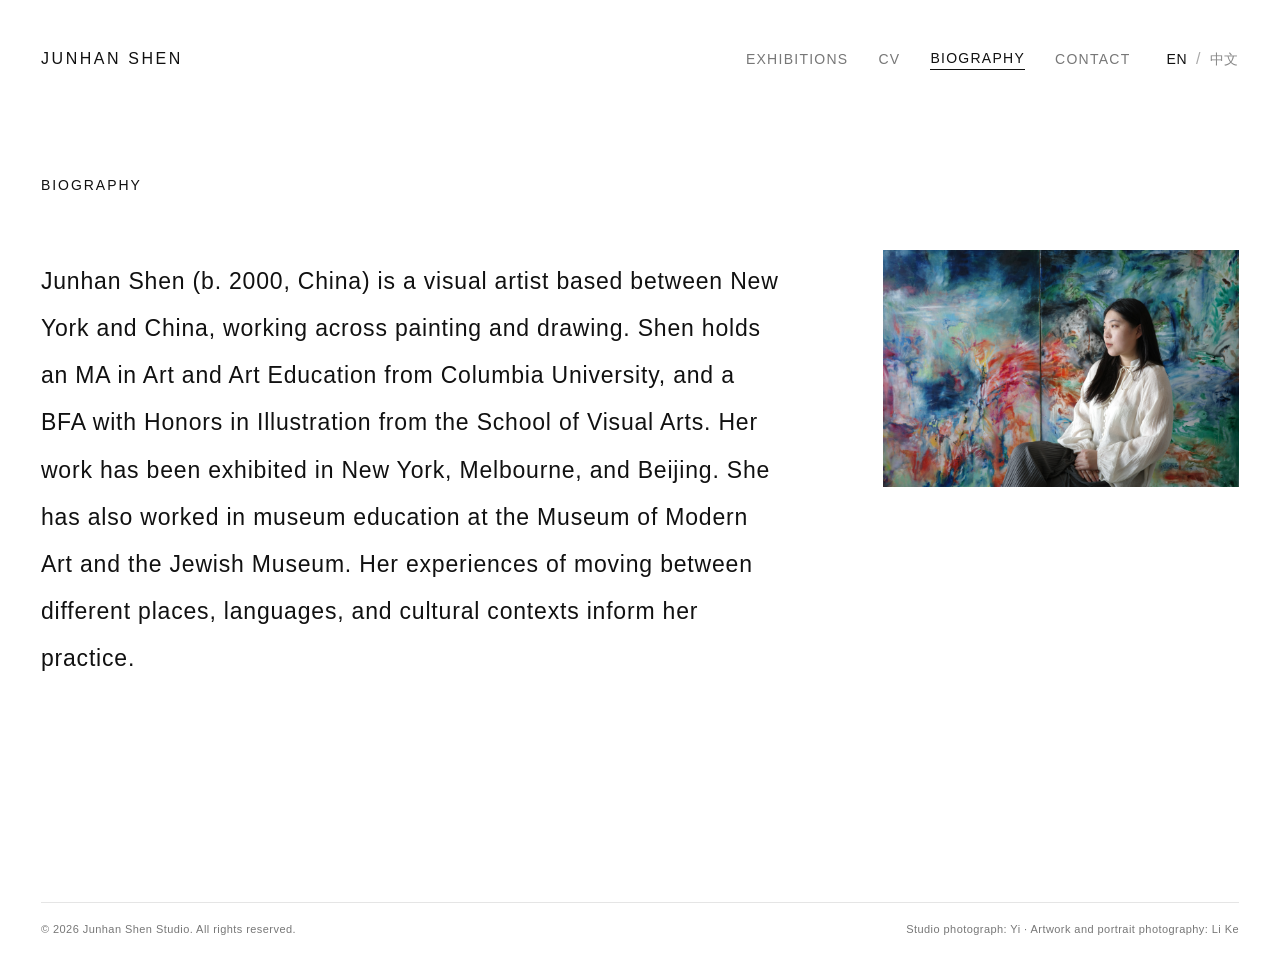
==== commit 22bb6f18: "Update bilingual biography location to New York and China" ====
--- a/biography.html
+++ b/biography.html
@@ -1 +1 @@
-<!doctype html><html lang="en"><head><meta charset="utf-8"><meta name="viewport" content="width=device-width,initial-scale=1"><title>Biography — Junhan Shen</title><link rel="stylesheet" href="style.css"></head><body><header class="site-header"><a class="name" href="index.html">JUNHAN SHEN</a><button class="menu" aria-label="Toggle menu">Menu</button><nav><a href="exhibitions.html" data-en="Exhibitions" data-zh="展览">Exhibitions</a><a href="cv.html">CV</a><a href="biography.html" data-en="Biography" data-zh="简介">Biography</a><a href="contact.html" data-en="Contact" data-zh="联系">Contact</a><span class="lang"><button data-lang="en">EN</button><i>/</i><button data-lang="zh">中文</button></span></nav></header><main class="page bio-layout"><section><h1 class="page-title" data-en="Biography" data-zh="艺术家简介">Biography</h1><p class="bio-copy" data-en="Junhan Shen (b. 2000, China) is a New York-based visual artist working across painting and drawing. Shen holds an MA in Art and Art Education from Columbia University, and a BFA with Honors in Illustration from the School of Visual Arts. Her work has been exhibited in New York, Melbourne, and Beijing. She has also worked in museum education at the Museum of Modern Art and the Jewish Museum. Her experiences of moving between different places, languages, and cultural contexts inform her practice." data-zh="沈隽涵（2000年生于中国）是一位现居纽约的视觉艺术家，主要从事绘画与素描创作。她获哥伦比亚大学艺术与艺术教育硕士学位，以及纽约视觉艺术学院插画专业荣誉学士学位。她的作品曾在纽约、墨尔本和北京展出，并曾在纽约现代艺术博物馆及犹太博物馆从事博物馆教育工作。她在不同地域、语言与文化语境之间迁移的经历持续影响着她的艺术实践。">Junhan Shen (b. 2000, China) is a New York-based visual artist working across painting and drawing. Shen holds an MA in Art and Art Education from Columbia University, and a BFA with Honors in Illustration from the School of Visual Arts. Her work has been exhibited in New York, Melbourne, and Beijing. She has also worked in museum education at the Museum of Modern Art and the Jewish Museum. Her experiences of moving between different places, languages, and cultural contexts inform her practice.</p></section><figure class="bio-photo"><img src="IMG_3275.JPG" alt="Junhan Shen"></figure></main><script src="site.js"></script><footer class="site-footer"><span>© 2026 Junhan Shen Studio. All rights reserved.</span><span class="credits">Studio photograph: Yi · Artwork and portrait photography: Li Ke</span></footer></body></html>+<!doctype html><html lang="en"><head><meta charset="utf-8"><meta name="viewport" content="width=device-width,initial-scale=1"><title>Biography — Junhan Shen</title><link rel="stylesheet" href="style.css"></head><body><header class="site-header"><a class="name" href="index.html">JUNHAN SHEN</a><button class="menu" aria-label="Toggle menu">Menu</button><nav><a href="exhibitions.html" data-en="Exhibitions" data-zh="展览">Exhibitions</a><a href="cv.html">CV</a><a href="biography.html" data-en="Biography" data-zh="简介">Biography</a><a href="contact.html" data-en="Contact" data-zh="联系">Contact</a><span class="lang"><button data-lang="en">EN</button><i>/</i><button data-lang="zh">中文</button></span></nav></header><main class="page bio-layout"><section><h1 class="page-title" data-en="Biography" data-zh="艺术家简介">Biography</h1><p class="bio-copy" data-en="Junhan Shen (b. 2000, China) is a visual artist based between New York and China, working across painting and drawing. Shen holds an MA in Art and Art Education from Columbia University, and a BFA with Honors in Illustration from the School of Visual Arts. Her work has been exhibited in New York, Melbourne, and Beijing. She has also worked in museum education at the Museum of Modern Art and the Jewish Museum. Her experiences of moving between different places, languages, and cultural contexts inform her practice." data-zh="沈隽涵（2000年生于中国）是一位在纽约与中国两地生活和创作的视觉艺术家，主要从事绘画与素描创作。她获哥伦比亚大学艺术与艺术教育硕士学位，以及纽约视觉艺术学院插画专业荣誉学士学位。她的作品曾在纽约、墨尔本和北京展出，并曾在纽约现代艺术博物馆及犹太博物馆从事博物馆教育工作。她在不同地域、语言与文化语境之间迁移的经历持续影响着她的艺术实践。">Junhan Shen (b. 2000, China) is a visual artist based between New York and China, working across painting and drawing. Shen holds an MA in Art and Art Education from Columbia University, and a BFA with Honors in Illustration from the School of Visual Arts. Her work has been exhibited in New York, Melbourne, and Beijing. She has also worked in museum education at the Museum of Modern Art and the Jewish Museum. Her experiences of moving between different places, languages, and cultural contexts inform her practice.</p></section><figure class="bio-photo"><img src="IMG_3275.JPG" alt="Junhan Shen"></figure></main><script src="site.js"></script><footer class="site-footer"><span>© 2026 Junhan Shen Studio. All rights reserved.</span><span class="credits">Studio photograph: Yi · Artwork and portrait photography: Li Ke</span></footer></body></html>
--- a/style.css
+++ b/style.css
@@ -50,11 +50,16 @@
   }
 }
 
-.cv{max-width:1120px}.cv-section{margin:0 0 58px}.cv-section h2{font-size:13px;letter-spacing:.11em;text-transform:uppercase;font-weight:400;margin:0 0 20px}.cv-row{display:grid;grid-template-columns:100px 1fr;gap:18px;font-size:14px;margin:0 0 10px}.cv-row strong{font-weight:400}.cv-row small{display:block;color:#777;font-size:13px}.exhibition{display:grid;grid-template-columns:100px 1fr;max-width:1050px;padding:14px 0;border-top:1px solid var(--line);font-size:14px}.exhibitions-press{margin-top:clamp(80px,12vh,150px)}.exhibitions-press h2{font-size:13px;letter-spacing:.11em;text-transform:uppercase;font-weight:400;margin:0 0 20px}.press-list{max-width:1050px;border-bottom:1px solid var(--line)}.press-item{display:grid;grid-template-columns:100px 1fr;gap:18px;padding:15px 0;border-top:1px solid var(--line);font-size:14px}.press-item strong{font-weight:400}.press-item small{display:block;color:var(--muted);font-size:13px}.contact-copy{font-size:19px;line-height:1.9;max-width:760px}.contact-copy a{color:inherit;text-decoration:none;border-bottom:1px solid #999}.viewer{position:fixed;inset:0;background:#fff;z-index:20;display:none;grid-template-columns:34% 66%;padding:60px}.viewer.open{display:grid}.viewer-info{align-self:center;padding:30px}.viewer-info h2{font-size:20px;letter-spacing:.15em;font-weight:400;margin:0 0 55px}.viewer-info p{color:#777;font-size:14px;line-height:2}.viewer-art{display:grid;place-items:center}.viewer-art .image-slot{width:min(75%,820px)}.viewer-close{position:absolute;right:35px;top:25px;border:0;background:none;font-size:25px;font-weight:200;cursor:pointer}.viewer-prev,.viewer-next{position:absolute;top:50%;border:0;background:none;font-size:38px;font-weight:200;color:#999;cursor:pointer}.viewer-prev{left:20px}.viewer-next{right:20px}@media(max-width:900px){.site-header{padding-top:28px}.menu{display:block}.site-header nav{display:none;position:absolute;left:0;right:0;top:70px;background:#fff;z-index:10;padding:24px var(--pad) 35px;flex-direction:column;align-items:flex-start;gap:17px}.site-header.open nav{display:flex}.lang{margin:8px 0 0}.bio-copy{font-size:18px;line-height:1.8}.viewer.open{display:block;padding:70px 24px 30px}.viewer-info{padding:15px 0 30px}.viewer-info h2{margin-bottom:20px}.viewer-art .image-slot{width:100%}.page{padding-top:55px}.cv-row,.exhibition,.press-item{grid-template-columns:72px 1fr}}
+.cv{max-width:1120px}.cv-section{margin:0 0 58px}.cv-section h2{font-size:13px;letter-spacing:.11em;text-transform:uppercase;font-weight:400;margin:0 0 20px}.cv-row{display:grid;grid-template-columns:100px 1fr;gap:18px;font-size:14px;margin:0 0 10px}.cv-row strong{font-weight:400}.cv-row a{color:inherit;text-decoration-color:#aaa;text-underline-offset:3px}.cv-row a:hover,.cv-row a:focus{color:var(--muted);text-decoration-color:currentColor}.cv-row small{display:block;color:#777;font-size:13px}.exhibition{display:grid;grid-template-columns:100px 1fr;max-width:1050px;padding:14px 0;border-top:1px solid var(--line);font-size:14px}.exhibition-press{margin-top:clamp(80px,12vh,150px);max-width:1050px}.exhibition-press h2{font-size:14px;font-weight:400;margin:0 0 24px}.press-list{border-bottom:1px solid var(--line)}.press-item{padding:18px 0;border-top:1px solid var(--line);font-size:14px}.press-item p{margin:0 0 8px;color:var(--muted);font-size:13px}.press-item a{color:inherit;text-decoration:underline;text-decoration-color:#999;text-underline-offset:4px}.press-item a:hover,.press-item a:focus{color:var(--muted);text-decoration-color:currentColor}.contact-copy{font-size:19px;line-height:1.9;max-width:760px}.contact-copy a{color:inherit;text-decoration:none;border-bottom:1px solid #999}.viewer{position:fixed;inset:0;background:#fff;z-index:20;display:none;grid-template-columns:34% 66%;padding:60px}.viewer.open{display:grid}.viewer-info{align-self:center;padding:30px}.viewer-info h2{font-size:20px;letter-spacing:.15em;font-weight:400;margin:0 0 55px}.viewer-info p{color:#777;font-size:14px;line-height:2}.viewer-art{display:grid;place-items:center}.viewer-art .image-slot{width:min(75%,820px)}.viewer-close{position:absolute;right:35px;top:25px;border:0;background:none;font-size:25px;font-weight:200;cursor:pointer}.viewer-prev,.viewer-next{position:absolute;top:50%;border:0;background:none;font-size:38px;font-weight:200;color:#999;cursor:pointer}.viewer-prev{left:20px}.viewer-next{right:20px}@media(max-width:900px){.site-header{padding-top:28px}.menu{display:block}.site-header nav{display:none;position:absolute;left:0;right:0;top:70px;background:#fff;z-index:10;padding:24px var(--pad) 35px;flex-direction:column;align-items:flex-start;gap:17px}.site-header.open nav{display:flex}.lang{margin:8px 0 0}.bio-copy{font-size:18px;line-height:1.8}.viewer.open{display:block;padding:70px 24px 30px;overflow-y:auto}.viewer-info{padding:15px 0 30px}.viewer-info h2{margin-bottom:20px}.viewer-art .image-slot{width:100%}.page{padding-top:55px}.cv-row,.exhibition{grid-template-columns:72px 1fr}}
 img{display:block;max-width:100%}.hero-studio{width:min(36vw,520px)}.hero-studio img{width:100%;height:auto}.bio-layout{display:grid;grid-template-columns:minmax(0,1.35fr) minmax(280px,.65fr);gap:clamp(60px,8vw,150px);align-items:start;max-width:1450px}.bio-photo{margin:0;padding-top:76px}.bio-photo img{width:100%;height:auto}.viewer-art img{max-width:min(90%,980px);max-height:82vh;width:auto;height:auto}.viewer-info em{font-style:italic;color:#111}@media(max-width:900px){.hero-studio{width:min(76vw,470px)}.bio-layout{grid-template-columns:1fr;gap:45px}.bio-photo{padding-top:0;max-width:520px}.viewer-art img{max-width:100%;max-height:58vh}}
+/* Give the full studio photograph more room on phones. */
+@media(max-width:760px){
+  .home{padding-left:18px;padding-right:18px}
+  .hero-studio{width:100%;max-width:520px}
+}
 .viewer-info h2{display:none!important}
 .site-footer{max-width:none;margin:90px 3.2vw 28px;padding-top:18px;border-top:1px solid #e5e5e5;display:flex;justify-content:space-between;gap:24px;font-size:11px;line-height:1.5;letter-spacing:.04em;color:#777}
 .site-footer .credits{text-align:right}
 @media(max-width:900px){.site-footer{margin-top:60px;display:block}.site-footer .credits{text-align:left;margin-top:8px}}
 
-.exhibition-links{margin-top:clamp(70px,11vh,150px);display:flex;flex-direction:column;gap:18px;max-width:1000px}.exhibition-links a{font-size:clamp(22px,2.5vw,42px);font-weight:300;line-height:1.18;color:#b7b7b7;text-decoration:none;transition:color .18s ease}.exhibition-links a:hover,.exhibition-links a:focus{color:#111}.exhibition-head{margin:20px 0 70px;display:grid;grid-template-columns:minmax(260px,1fr) 1fr;gap:60px;align-items:start}.exhibition-head h1{font-size:clamp(28px,3vw,48px);font-weight:300;margin:0}.exhibition-head p{font-size:13px;line-height:1.65;margin:5px 0 0}.exhibition-images{min-height:260px;border-top:1px solid #eee;border-bottom:1px solid #eee;display:flex;align-items:center;justify-content:center;margin-bottom:85px}.image-placeholder{font-size:12px;color:#aaa}.exhibition-works h2{font-size:14px;font-weight:400;margin:0 0 45px}.viewer-info blockquote{margin:28px 0 8px;padding:0;font-size:13px;line-height:1.65;font-style:italic;max-width:300px}.viewer-source{font-size:11px!important;line-height:1.5!important;color:#777}@media(max-width:760px){.exhibition-head{grid-template-columns:1fr;gap:16px;margin-bottom:40px}.exhibition-links{margin-top:55px}.exhibition-images{min-height:180px;margin-bottom:55px}}
+.exhibition-links{margin-top:clamp(70px,11vh,150px);display:flex;flex-direction:column;gap:18px;max-width:1000px}.exhibition-links a{font-size:clamp(22px,2.5vw,42px);font-weight:300;line-height:1.18;color:#b7b7b7;text-decoration:none;transition:color .18s ease}.exhibition-links a:hover,.exhibition-links a:focus{color:#111}.exhibition-head{margin:20px 0 48px;display:grid;grid-template-columns:minmax(260px,1fr) 1fr;gap:60px;align-items:start}.exhibition-head h1{font-size:clamp(28px,3vw,48px);font-weight:300;margin:0}.exhibition-head p{font-size:13px;line-height:1.65;margin:5px 0 0}.exhibition-head .exhibition-subtitle{font-size:12px;line-height:1.65;color:var(--muted);margin:12px 0 0}.exhibition-intro{max-width:900px;margin-bottom:70px}.exhibition-summary{font-size:clamp(16px,1.3vw,20px);line-height:1.6;margin:0}.exhibition-participants{margin-top:22px;font-size:13px}.exhibition-participants summary{cursor:pointer;color:var(--muted)}.exhibition-participants p{font-size:14px;line-height:1.7;margin-top:14px}.exhibition-images{min-height:260px;border-top:1px solid #eee;border-bottom:1px solid #eee;display:flex;align-items:center;justify-content:center;margin-bottom:85px}.exhibition-images[hidden]{display:none}.image-placeholder{font-size:12px;color:#aaa}.exhibition-works h2{font-size:14px;font-weight:400;margin:0 0 45px}.viewer-info blockquote{margin:28px 0 8px;padding:0;font-size:13px;line-height:1.65;font-style:italic;white-space:pre-line;max-width:300px}.viewer-info .viewer-description{margin:28px 0 0;color:var(--fg);font-size:13px;line-height:1.65;max-width:320px}.viewer-source{font-size:11px!important;line-height:1.5!important;color:#777}@media(max-width:760px){.exhibition-head{grid-template-columns:1fr;gap:16px;margin-bottom:40px}.exhibition-intro{margin-bottom:40px}.exhibition-links{margin-top:55px}.exhibition-images{min-height:180px;margin-bottom:55px}}
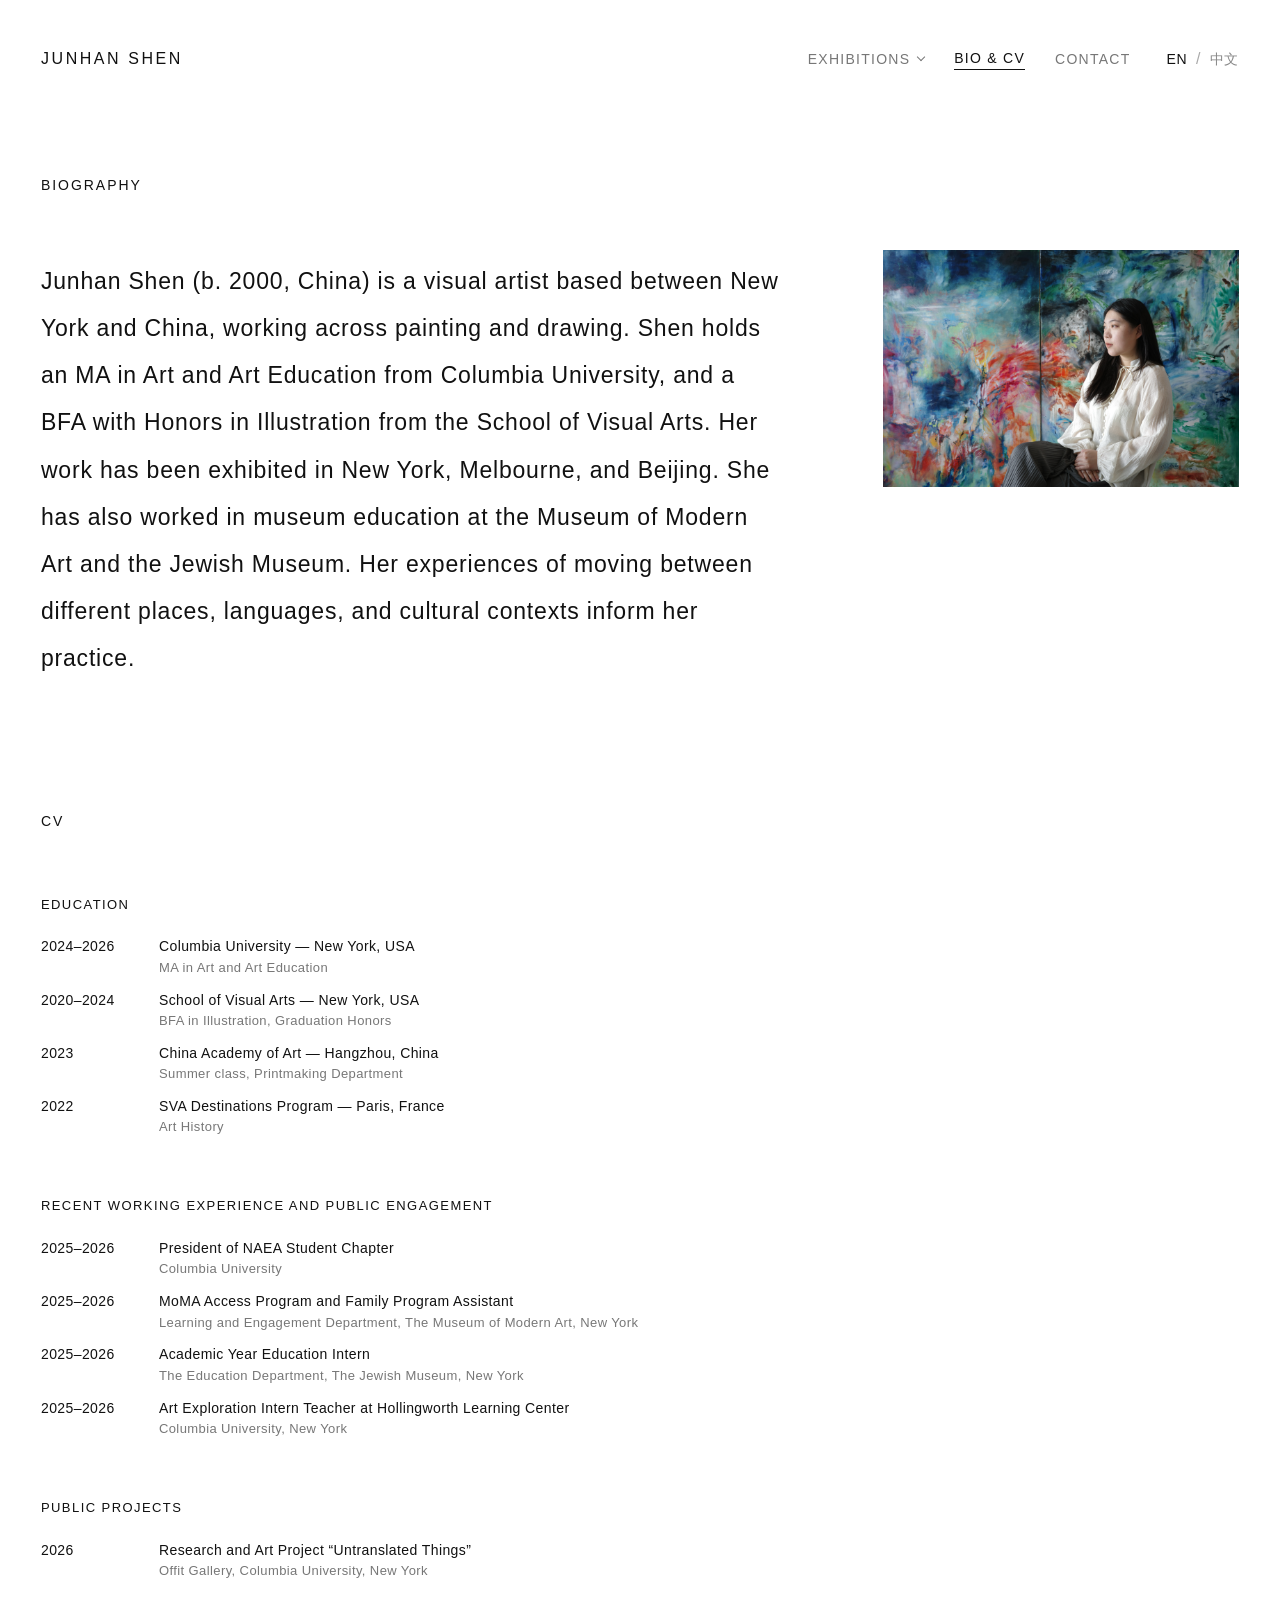
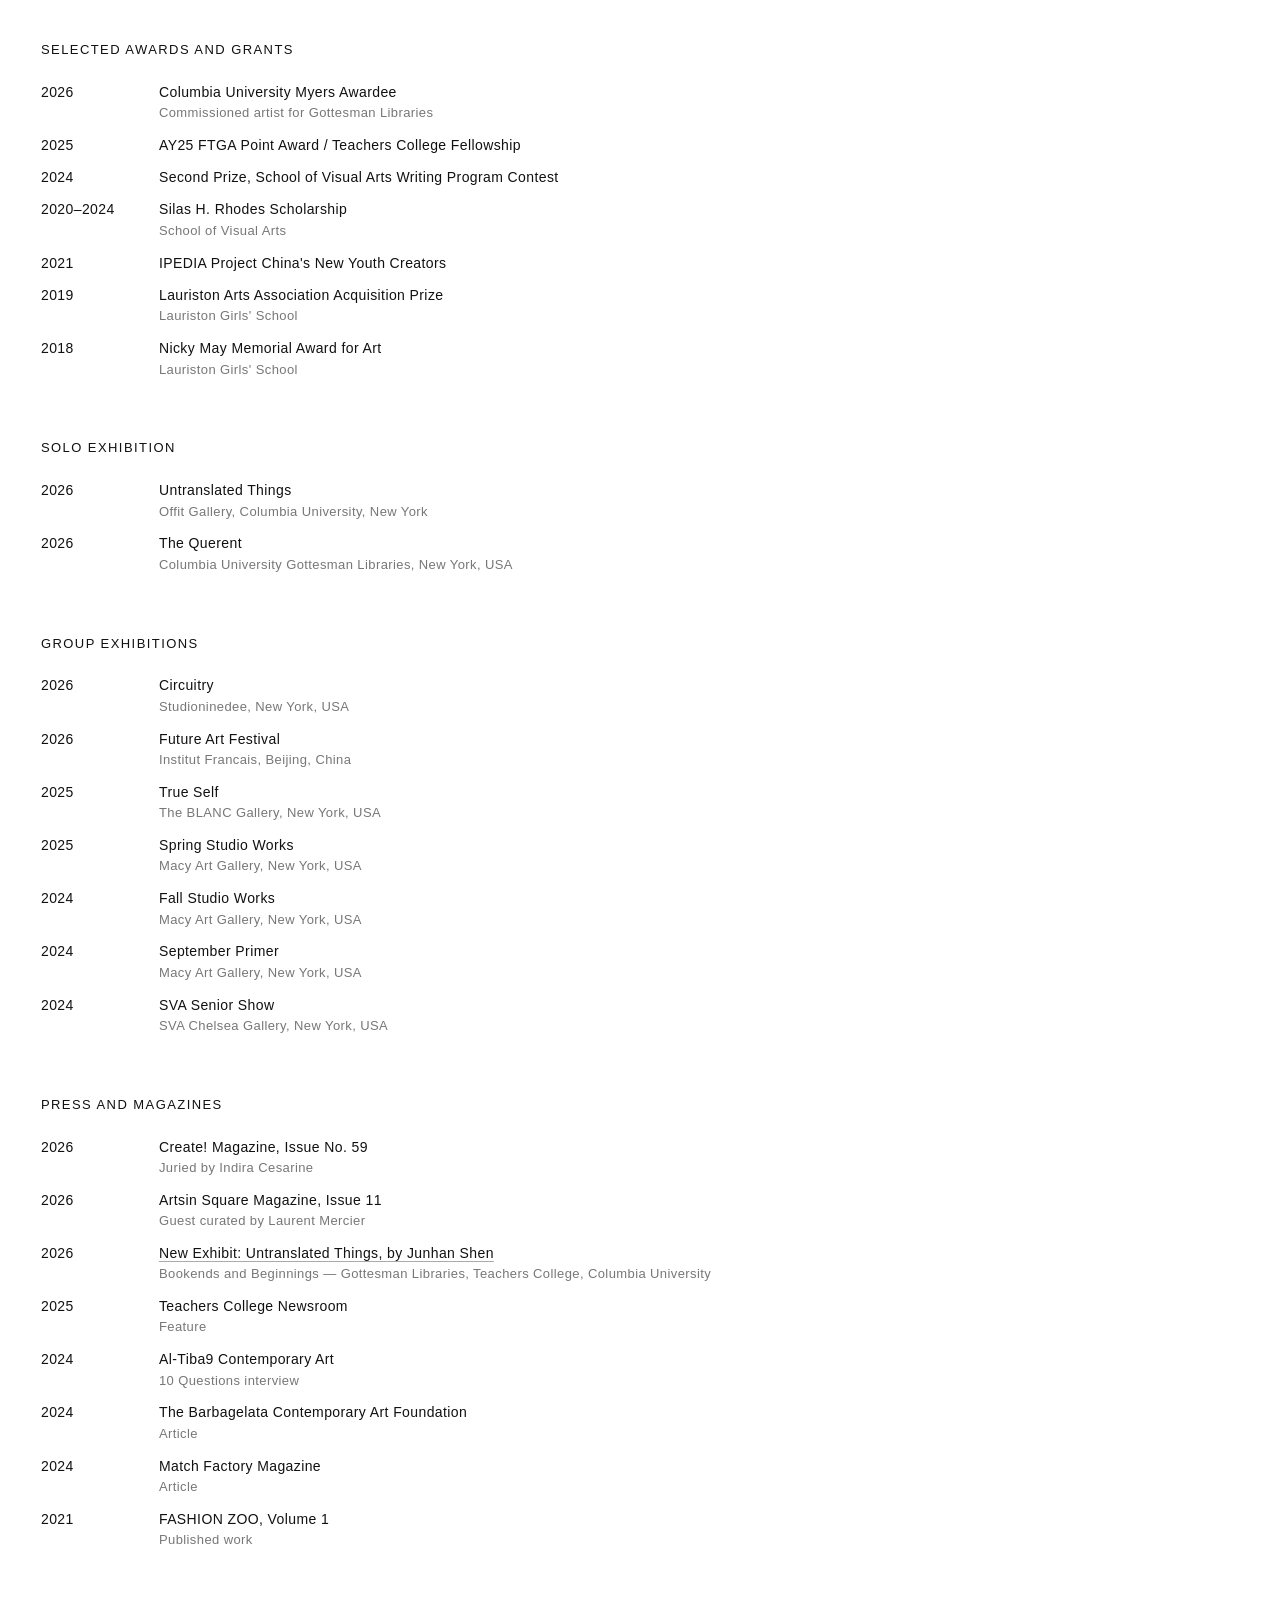
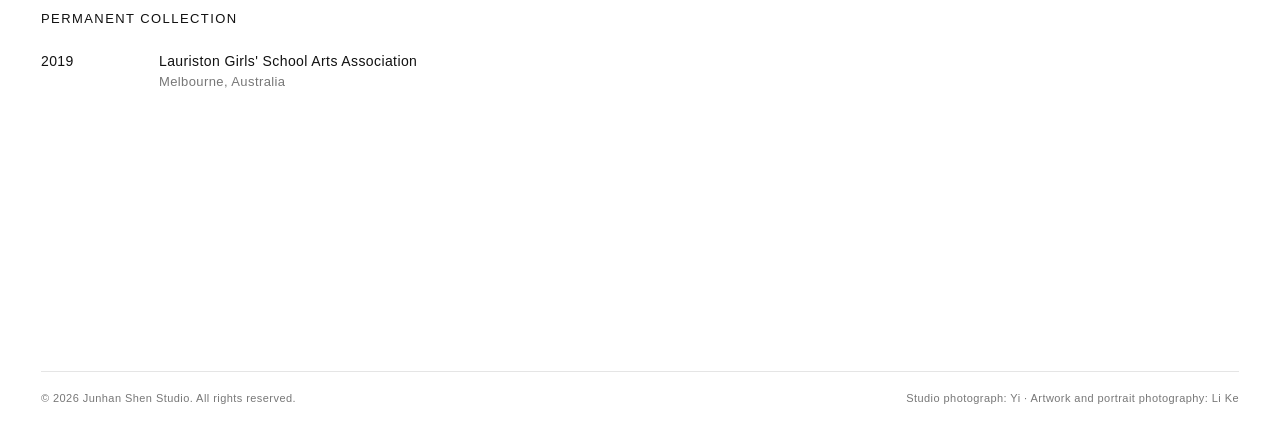
==== commit 9b699298: "Simplify navigation, combine biography and CV, and restore studio homepage" ====
--- a/biography.html
+++ b/biography.html
@@ -1 +1,21 @@
-<!doctype html><html lang="en"><head><meta charset="utf-8"><meta name="viewport" content="width=device-width,initial-scale=1"><title>Biography — Junhan Shen</title><link rel="stylesheet" href="style.css"></head><body><header class="site-header"><a class="name" href="index.html">JUNHAN SHEN</a><button class="menu" aria-label="Toggle menu">Menu</button><nav><a href="exhibitions.html" data-en="Exhibitions" data-zh="展览">Exhibitions</a><a href="cv.html">CV</a><a href="biography.html" data-en="Biography" data-zh="简介">Biography</a><a href="contact.html" data-en="Contact" data-zh="联系">Contact</a><span class="lang"><button data-lang="en">EN</button><i>/</i><button data-lang="zh">中文</button></span></nav></header><main class="page bio-layout"><section><h1 class="page-title" data-en="Biography" data-zh="艺术家简介">Biography</h1><p class="bio-copy" data-en="Junhan Shen (b. 2000, China) is a visual artist based between New York and China, working across painting and drawing. Shen holds an MA in Art and Art Education from Columbia University, and a BFA with Honors in Illustration from the School of Visual Arts. Her work has been exhibited in New York, Melbourne, and Beijing. She has also worked in museum education at the Museum of Modern Art and the Jewish Museum. Her experiences of moving between different places, languages, and cultural contexts inform her practice." data-zh="沈隽涵（2000年生于中国）是一位在纽约与中国两地生活和创作的视觉艺术家，主要从事绘画与素描创作。她获哥伦比亚大学艺术与艺术教育硕士学位，以及纽约视觉艺术学院插画专业荣誉学士学位。她的作品曾在纽约、墨尔本和北京展出，并曾在纽约现代艺术博物馆及犹太博物馆从事博物馆教育工作。她在不同地域、语言与文化语境之间迁移的经历持续影响着她的艺术实践。">Junhan Shen (b. 2000, China) is a visual artist based between New York and China, working across painting and drawing. Shen holds an MA in Art and Art Education from Columbia University, and a BFA with Honors in Illustration from the School of Visual Arts. Her work has been exhibited in New York, Melbourne, and Beijing. She has also worked in museum education at the Museum of Modern Art and the Jewish Museum. Her experiences of moving between different places, languages, and cultural contexts inform her practice.</p></section><figure class="bio-photo"><img src="IMG_3275.JPG" alt="Junhan Shen"></figure></main><script src="site.js"></script><footer class="site-footer"><span>© 2026 Junhan Shen Studio. All rights reserved.</span><span class="credits">Studio photograph: Yi · Artwork and portrait photography: Li Ke</span></footer></body></html>+<!doctype html><html lang="en"><head><meta charset="utf-8"><meta name="viewport" content="width=device-width,initial-scale=1"><title data-en="Biography &amp; CV — Junhan Shen" data-zh="简介与简历 — 沈隽涵">Biography &amp; CV — Junhan Shen</title><link rel="stylesheet" href="style.css?v=20261024-simpler-navigation"></head><body><header class="site-header"><a class="name" href="index.html">JUNHAN SHEN</a><button class="menu" type="button" aria-label="Toggle menu" data-label-en="Toggle menu" data-label-zh="切换菜单" data-en="Menu" data-zh="菜单" aria-expanded="false" aria-controls="main-navigation">Menu</button><nav id="main-navigation" aria-label="Main navigation" data-label-en="Main navigation" data-label-zh="主导航"><details class="nav-exhibitions"><summary class="nav-exhibitions-toggle" data-en="Exhibitions" data-zh="展览">Exhibitions</summary><div class="exhibition-menu"><a href="untranslated-things.html" data-en="Untranslated Things" data-zh="Untranslated Things（未译之物）">Untranslated Things</a><a href="circuitry.html">Circuitry</a></div></details><a href="biography.html" data-en="Bio &amp; CV" data-zh="简介与简历">Bio &amp; CV</a><a href="contact.html" data-en="Contact" data-zh="联系">Contact</a><span class="lang"><button type="button" data-lang="en">EN</button><i>/</i><button type="button" data-lang="zh">中文</button></span></nav></header><main class="page biography-page"><div class="bio-layout"><section aria-labelledby="bio-heading"><h1 class="page-title" id="bio-heading" data-en="Biography" data-zh="艺术家简介">Biography</h1><p class="bio-copy" data-en="Junhan Shen (b. 2000, China) is a visual artist based between New York and China, working across painting and drawing. Shen holds an MA in Art and Art Education from Columbia University, and a BFA with Honors in Illustration from the School of Visual Arts. Her work has been exhibited in New York, Melbourne, and Beijing. She has also worked in museum education at the Museum of Modern Art and the Jewish Museum. Her experiences of moving between different places, languages, and cultural contexts inform her practice." data-zh="沈隽涵（2000年生于中国）是一位在纽约与中国两地生活和创作的视觉艺术家，主要从事绘画与素描创作。她获哥伦比亚大学艺术与艺术教育硕士学位，以及纽约视觉艺术学院插画专业荣誉学士学位。她的作品曾在纽约、墨尔本和北京展出，并曾在纽约现代艺术博物馆及犹太博物馆从事博物馆教育工作。她在不同地域、语言与文化语境之间迁移的经历持续影响着她的艺术实践。">Junhan Shen (b. 2000, China) is a visual artist based between New York and China, working across painting and drawing. Shen holds an MA in Art and Art Education from Columbia University, and a BFA with Honors in Illustration from the School of Visual Arts. Her work has been exhibited in New York, Melbourne, and Beijing. She has also worked in museum education at the Museum of Modern Art and the Jewish Museum. Her experiences of moving between different places, languages, and cultural contexts inform her practice.</p></section><figure class="bio-photo"><img src="IMG_3275.JPG" alt="Junhan Shen"></figure></div><section class="cv" id="cv" aria-labelledby="cv-heading"><h2 class="page-title" id="cv-heading" data-en="CV" data-zh="简历">CV</h2><div class="cv-section"><h3 data-en="Education" data-zh="教育经历">Education</h3><div class="cv-row"><span>2024–2026</span><div><strong data-en="Columbia University — New York, USA" data-zh="哥伦比亚大学 — 美国纽约">Columbia University — New York, USA</strong><small data-en="MA in Art and Art Education" data-zh="艺术与艺术教育硕士">MA in Art and Art Education</small></div></div><div class="cv-row"><span>2020–2024</span><div><strong data-en="School of Visual Arts — New York, USA" data-zh="纽约视觉艺术学院 — 美国纽约">School of Visual Arts — New York, USA</strong><small data-en="BFA in Illustration, Graduation Honors" data-zh="插画艺术学士，荣誉毕业">BFA in Illustration, Graduation Honors</small></div></div><div class="cv-row"><span>2023</span><div><strong data-en="China Academy of Art — Hangzhou, China" data-zh="中国美术学院 — 中国杭州">China Academy of Art — Hangzhou, China</strong><small data-en="Summer class, Printmaking Department" data-zh="版画系暑期课程">Summer class, Printmaking Department</small></div></div><div class="cv-row"><span>2022</span><div><strong data-en="SVA Destinations Program — Paris, France" data-zh="纽约视觉艺术学院海外课程 — 法国巴黎">SVA Destinations Program — Paris, France</strong><small data-en="Art History" data-zh="艺术史">Art History</small></div></div></div>
+<div class="cv-section"><h3 data-en="Recent Working Experience and Public Engagement" data-zh="近期工作与公众参与">Recent Working Experience and Public Engagement</h3><div class="cv-row"><span>2025–2026</span><div><strong data-en="President of NAEA Student Chapter" data-zh="美国国家艺术教育协会（NAEA）学生分会主席">President of NAEA Student Chapter</strong><small data-en="Columbia University" data-zh="哥伦比亚大学">Columbia University</small></div></div><div class="cv-row"><span>2025–2026</span><div><strong data-en="MoMA Access Program and Family Program Assistant" data-zh="纽约现代艺术博物馆（MoMA）无障碍与家庭项目助理">MoMA Access Program and Family Program Assistant</strong><small data-en="Learning and Engagement Department, The Museum of Modern Art, New York" data-zh="纽约现代艺术博物馆学习与公众参与部">Learning and Engagement Department, The Museum of Modern Art, New York</small></div></div><div class="cv-row"><span>2025–2026</span><div><strong data-en="Academic Year Education Intern" data-zh="学年教育实习生">Academic Year Education Intern</strong><small data-en="The Education Department, The Jewish Museum, New York" data-zh="纽约犹太博物馆教育部">The Education Department, The Jewish Museum, New York</small></div></div><div class="cv-row"><span>2025–2026</span><div><strong data-en="Art Exploration Intern Teacher at Hollingworth Learning Center" data-zh="Hollingworth 学习中心艺术探索课程实习教师">Art Exploration Intern Teacher at Hollingworth Learning Center</strong><small data-en="Columbia University, New York" data-zh="哥伦比亚大学，纽约">Columbia University, New York</small></div></div></div>
+<div class="cv-section"><h3 data-en="Public Projects" data-zh="公共项目">Public Projects</h3>
+<div class="cv-row"><span>2026</span><div><strong data-en="Research and Art Project “Untranslated Things”" data-zh="研究与艺术项目“Untranslated Things（未译之物）”">Research and Art Project “Untranslated Things”</strong><small data-en="Offit Gallery, Columbia University, New York" data-zh="Offit 画廊，哥伦比亚大学，纽约">Offit Gallery, Columbia University, New York</small></div></div>
+</div>
+<div class="cv-section"><h3 data-en="Selected Awards and Grants" data-zh="获奖与资助（选录）">Selected Awards and Grants</h3>
+<div class="cv-row"><span>2026</span><div><strong data-en="Columbia University Myers Awardee" data-zh="哥伦比亚大学 Myers 奖获得者">Columbia University Myers Awardee</strong><small data-en="Commissioned artist for Gottesman Libraries" data-zh="Gottesman 图书馆委任艺术家">Commissioned artist for Gottesman Libraries</small></div></div>
+<div class="cv-row"><span>2025</span><div><strong data-en="AY25 FTGA Point Award / Teachers College Fellowship" data-zh="AY25 FTGA 奖学金 / 哥伦比亚大学教育学院奖学金">AY25 FTGA Point Award / Teachers College Fellowship</strong></div></div>
+<div class="cv-row"><span>2024</span><div><strong data-en="Second Prize, School of Visual Arts Writing Program Contest" data-zh="纽约视觉艺术学院写作比赛二等奖">Second Prize, School of Visual Arts Writing Program Contest</strong></div></div>
+<div class="cv-row"><span>2020–2024</span><div><strong data-en="Silas H. Rhodes Scholarship" data-zh="Silas H. Rhodes 奖学金">Silas H. Rhodes Scholarship</strong><small data-en="School of Visual Arts" data-zh="纽约视觉艺术学院">School of Visual Arts</small></div></div>
+<div class="cv-row"><span>2021</span><div><strong data-en="IPEDIA Project China&#x27;s New Youth Creators" data-zh="IPEDIA 中国新青年创作者项目">IPEDIA Project China&#x27;s New Youth Creators</strong></div></div>
+<div class="cv-row"><span>2019</span><div><strong data-en="Lauriston Arts Association Acquisition Prize" data-zh="Lauriston 艺术协会作品收藏奖">Lauriston Arts Association Acquisition Prize</strong><small data-en="Lauriston Girls&#x27; School" data-zh="Lauriston 女子学校">Lauriston Girls&#x27; School</small></div></div>
+<div class="cv-row"><span>2018</span><div><strong data-en="Nicky May Memorial Award for Art" data-zh="Nicky May 艺术纪念奖">Nicky May Memorial Award for Art</strong><small data-en="Lauriston Girls&#x27; School" data-zh="Lauriston 女子学校">Lauriston Girls&#x27; School</small></div></div>
+</div>
+<div class="cv-section"><h3 data-en="Solo Exhibition" data-zh="个展">Solo Exhibition</h3>
+<div class="cv-row"><span>2026</span><div><strong data-en="Untranslated Things" data-zh="Untranslated Things（未译之物）">Untranslated Things</strong><small data-en="Offit Gallery, Columbia University, New York" data-zh="Offit 画廊，哥伦比亚大学，纽约">Offit Gallery, Columbia University, New York</small></div></div>
+<div class="cv-row"><span>2026</span><div><strong data-en="The Querent" data-zh="The Querent（问卜者）">The Querent</strong><small data-en="Columbia University Gottesman Libraries, New York, USA" data-zh="哥伦比亚大学 Gottesman 图书馆，美国纽约">Columbia University Gottesman Libraries, New York, USA</small></div></div>
+</div>
+<div class="cv-section"><h3 data-en="Group Exhibitions" data-zh="群展">Group Exhibitions</h3><div class="cv-row"><span>2026</span><div><strong data-en="Circuitry" data-zh="Circuitry">Circuitry</strong><small data-en="Studioninedee, New York, USA" data-zh="Studioninedee，美国纽约">Studioninedee, New York, USA</small></div></div><div class="cv-row"><span>2026</span><div><strong data-en="Future Art Festival" data-zh="未来艺术节">Future Art Festival</strong><small data-en="Institut Francais, Beijing, China" data-zh="法国文化中心，中国北京">Institut Francais, Beijing, China</small></div></div><div class="cv-row"><span>2025</span><div><strong data-en="True Self" data-zh="True Self（真实自我）">True Self</strong><small data-en="The BLANC Gallery, New York, USA" data-zh="BLANC 画廊，美国纽约">The BLANC Gallery, New York, USA</small></div></div><div class="cv-row"><span>2025</span><div><strong data-en="Spring Studio Works" data-zh="春季工作室作品展">Spring Studio Works</strong><small data-en="Macy Art Gallery, New York, USA" data-zh="Macy 艺术画廊，美国纽约">Macy Art Gallery, New York, USA</small></div></div><div class="cv-row"><span>2024</span><div><strong data-en="Fall Studio Works" data-zh="秋季工作室作品展">Fall Studio Works</strong><small data-en="Macy Art Gallery, New York, USA" data-zh="Macy 艺术画廊，美国纽约">Macy Art Gallery, New York, USA</small></div></div><div class="cv-row"><span>2024</span><div><strong data-en="September Primer" data-zh="September Primer（九月序章）">September Primer</strong><small data-en="Macy Art Gallery, New York, USA" data-zh="Macy 艺术画廊，美国纽约">Macy Art Gallery, New York, USA</small></div></div><div class="cv-row"><span>2024</span><div><strong data-en="SVA Senior Show" data-zh="纽约视觉艺术学院毕业展">SVA Senior Show</strong><small data-en="SVA Chelsea Gallery, New York, USA" data-zh="纽约视觉艺术学院 Chelsea 画廊，美国纽约">SVA Chelsea Gallery, New York, USA</small></div></div></div>
+<div class="cv-section"><h3 data-en="Press and Magazines" data-zh="媒体报道与杂志">Press and Magazines</h3><div class="cv-row"><span>2026</span><div><strong data-en="Create! Magazine, Issue No. 59" data-zh="《Create! Magazine》第59期">Create! Magazine, Issue No. 59</strong><small data-en="Juried by Indira Cesarine" data-zh="评审：Indira Cesarine">Juried by Indira Cesarine</small></div></div><div class="cv-row"><span>2026</span><div><strong data-en="Artsin Square Magazine, Issue 11" data-zh="《Artsin Square Magazine》第11期">Artsin Square Magazine, Issue 11</strong><small data-en="Guest curated by Laurent Mercier" data-zh="客座策展：Laurent Mercier">Guest curated by Laurent Mercier</small></div></div><div class="cv-row"><span>2026</span><div><strong><a href="https://library.tc.columbia.edu/news/content/2026/new-exhibit-untranslated-things-by-junhan-shen.php" target="_blank" rel="noopener noreferrer" data-en="New Exhibit: Untranslated Things, by Junhan Shen" data-zh="新展览：沈隽涵的 Untranslated Things（未译之物）">New Exhibit: Untranslated Things, by Junhan Shen</a></strong><small data-en="Bookends and Beginnings — Gottesman Libraries, Teachers College, Columbia University" data-zh="《Bookends and Beginnings》— 哥伦比亚大学教育学院 Gottesman 图书馆">Bookends and Beginnings — Gottesman Libraries, Teachers College, Columbia University</small></div></div><div class="cv-row"><span>2025</span><div><strong data-en="Teachers College Newsroom" data-zh="哥伦比亚大学教育学院新闻中心">Teachers College Newsroom</strong><small data-en="Feature" data-zh="专题报道">Feature</small></div></div><div class="cv-row"><span>2024</span><div><strong data-en="Al-Tiba9 Contemporary Art" data-zh="Al-Tiba9 当代艺术">Al-Tiba9 Contemporary Art</strong><small data-en="10 Questions interview" data-zh="十问访谈">10 Questions interview</small></div></div><div class="cv-row"><span>2024</span><div><strong data-en="The Barbagelata Contemporary Art Foundation" data-zh="Barbagelata 当代艺术基金会">The Barbagelata Contemporary Art Foundation</strong><small data-en="Article" data-zh="文章">Article</small></div></div><div class="cv-row"><span>2024</span><div><strong data-en="Match Factory Magazine" data-zh="《Match Factory》杂志">Match Factory Magazine</strong><small data-en="Article" data-zh="文章">Article</small></div></div><div class="cv-row"><span>2021</span><div><strong data-en="FASHION ZOO, Volume 1" data-zh="《FASHION ZOO》第一期">FASHION ZOO, Volume 1</strong><small data-en="Published work" data-zh="作品刊载">Published work</small></div></div></div>
+<div class="cv-section"><h3 data-en="Permanent Collection" data-zh="永久收藏">Permanent Collection</h3><div class="cv-row"><span>2019</span><div><strong data-en="Lauriston Girls&#x27; School Arts Association" data-zh="Lauriston 女子学校艺术协会">Lauriston Girls' School Arts Association</strong><small data-en="Melbourne, Australia" data-zh="澳大利亚墨尔本">Melbourne, Australia</small></div></div></div></section></main><script src="site.js?v=20261024-simpler-navigation" defer></script><footer class="site-footer"><span data-en="© 2026 Junhan Shen Studio. All rights reserved." data-zh="© 2026 沈隽涵工作室。保留所有权利。">© 2026 Junhan Shen Studio. All rights reserved.</span><span class="credits" data-en="Studio photograph: Yi · Artwork and portrait photography: Li Ke" data-zh="工作室照片：Yi · 作品与肖像摄影：Li Ke">Studio photograph: Yi · Artwork and portrait photography: Li Ke</span></footer></body></html>
--- a/style.css
+++ b/style.css
@@ -50,16 +50,88 @@
   }
 }
 
-.cv{max-width:1120px}.cv-section{margin:0 0 58px}.cv-section h2{font-size:13px;letter-spacing:.11em;text-transform:uppercase;font-weight:400;margin:0 0 20px}.cv-row{display:grid;grid-template-columns:100px 1fr;gap:18px;font-size:14px;margin:0 0 10px}.cv-row strong{font-weight:400}.cv-row a{color:inherit;text-decoration-color:#aaa;text-underline-offset:3px}.cv-row a:hover,.cv-row a:focus{color:var(--muted);text-decoration-color:currentColor}.cv-row small{display:block;color:#777;font-size:13px}.exhibition{display:grid;grid-template-columns:100px 1fr;max-width:1050px;padding:14px 0;border-top:1px solid var(--line);font-size:14px}.exhibition-press{margin-top:clamp(80px,12vh,150px);max-width:1050px}.exhibition-press h2{font-size:14px;font-weight:400;margin:0 0 24px}.press-list{border-bottom:1px solid var(--line)}.press-item{padding:18px 0;border-top:1px solid var(--line);font-size:14px}.press-item p{margin:0 0 8px;color:var(--muted);font-size:13px}.press-item a{color:inherit;text-decoration:underline;text-decoration-color:#999;text-underline-offset:4px}.press-item a:hover,.press-item a:focus{color:var(--muted);text-decoration-color:currentColor}.contact-copy{font-size:19px;line-height:1.9;max-width:760px}.contact-copy a{color:inherit;text-decoration:none;border-bottom:1px solid #999}.viewer{position:fixed;inset:0;background:#fff;z-index:20;display:none;grid-template-columns:34% 66%;padding:60px}.viewer.open{display:grid}.viewer-info{align-self:center;padding:30px}.viewer-info h2{font-size:20px;letter-spacing:.15em;font-weight:400;margin:0 0 55px}.viewer-info p{color:#777;font-size:14px;line-height:2}.viewer-art{display:grid;place-items:center}.viewer-art .image-slot{width:min(75%,820px)}.viewer-close{position:absolute;right:35px;top:25px;border:0;background:none;font-size:25px;font-weight:200;cursor:pointer}.viewer-prev,.viewer-next{position:absolute;top:50%;border:0;background:none;font-size:38px;font-weight:200;color:#999;cursor:pointer}.viewer-prev{left:20px}.viewer-next{right:20px}@media(max-width:900px){.site-header{padding-top:28px}.menu{display:block}.site-header nav{display:none;position:absolute;left:0;right:0;top:70px;background:#fff;z-index:10;padding:24px var(--pad) 35px;flex-direction:column;align-items:flex-start;gap:17px}.site-header.open nav{display:flex}.lang{margin:8px 0 0}.bio-copy{font-size:18px;line-height:1.8}.viewer.open{display:block;padding:70px 24px 30px;overflow-y:auto}.viewer-info{padding:15px 0 30px}.viewer-info h2{margin-bottom:20px}.viewer-art .image-slot{width:100%}.page{padding-top:55px}.cv-row,.exhibition{grid-template-columns:72px 1fr}}
-img{display:block;max-width:100%}.hero-studio{width:min(36vw,520px)}.hero-studio img{width:100%;height:auto}.bio-layout{display:grid;grid-template-columns:minmax(0,1.35fr) minmax(280px,.65fr);gap:clamp(60px,8vw,150px);align-items:start;max-width:1450px}.bio-photo{margin:0;padding-top:76px}.bio-photo img{width:100%;height:auto}.viewer-art img{max-width:min(90%,980px);max-height:82vh;width:auto;height:auto}.viewer-info em{font-style:italic;color:#111}@media(max-width:900px){.hero-studio{width:min(76vw,470px)}.bio-layout{grid-template-columns:1fr;gap:45px}.bio-photo{padding-top:0;max-width:520px}.viewer-art img{max-width:100%;max-height:58vh}}
-/* Give the full studio photograph more room on phones. */
+.cv{max-width:1120px}.cv-section{margin:0 0 58px}.cv-section h3{font-size:13px;letter-spacing:.11em;text-transform:uppercase;font-weight:400;margin:0 0 20px}.cv-row{display:grid;grid-template-columns:100px 1fr;gap:18px;font-size:14px;margin:0 0 10px}.cv-row strong{font-weight:400}.cv-row a{color:inherit;text-decoration-color:#aaa;text-underline-offset:3px}.cv-row a:hover,.cv-row a:focus{color:var(--muted);text-decoration-color:currentColor}.cv-row small{display:block;color:#777;font-size:13px}.exhibition{display:grid;grid-template-columns:100px 1fr;max-width:1050px;padding:14px 0;border-top:1px solid var(--line);font-size:14px}.exhibition-press{margin:0 0 85px;max-width:1050px}.exhibition-press h2{font-size:14px;font-weight:400;margin:0 0 24px}.press-list{border-bottom:1px solid var(--line)}.press-item{padding:18px 0;border-top:1px solid var(--line);font-size:14px}.press-item p{margin:0 0 8px;color:var(--muted);font-size:13px}.press-item a{color:inherit;text-decoration:underline;text-decoration-color:#999;text-underline-offset:4px}.press-item a:hover,.press-item a:focus{color:var(--muted);text-decoration-color:currentColor}.contact-copy{font-size:19px;line-height:1.9;max-width:760px}.contact-copy a{color:inherit;text-decoration:none;border-bottom:1px solid #999;overflow-wrap:anywhere}.viewer{position:fixed;inset:0;background:#fff;z-index:20;display:none;grid-template-columns:34% 66%;padding:60px}.viewer.open{display:grid}.viewer-info{align-self:center;padding:30px}.viewer-info h2{font-size:20px;letter-spacing:.15em;font-weight:400;margin:0 0 55px}.viewer-info p{color:#777;font-size:14px;line-height:2}.viewer-art{display:grid;place-items:center}.viewer-art .image-slot{width:min(75%,820px)}.viewer-close{position:absolute;right:35px;top:25px;border:0;background:none;font-size:25px;font-weight:200;cursor:pointer}.viewer-prev,.viewer-next{position:absolute;top:50%;border:0;background:none;font-size:38px;font-weight:200;color:#999;cursor:pointer}.viewer-prev{left:20px}.viewer-next{right:20px}@media(max-width:900px){.site-header{padding-top:28px}.menu{display:block}.site-header nav{display:none;position:absolute;left:0;right:0;top:70px;background:#fff;z-index:10;padding:24px var(--pad) 35px;flex-direction:column;align-items:flex-start;gap:17px}.site-header.open nav{display:flex}.lang{margin:8px 0 0}.bio-copy{font-size:18px;line-height:1.8}.viewer.open{display:block;padding:70px 24px 30px;overflow-y:auto}.viewer-info{padding:15px 0 30px}.viewer-info h2{margin-bottom:20px}.viewer-art .image-slot{width:100%}.page{padding-top:55px}.cv-row,.exhibition{grid-template-columns:72px 1fr}}
+img{display:block;max-width:100%}.bio-layout{display:grid;grid-template-columns:minmax(0,1.35fr) minmax(280px,.65fr);gap:clamp(60px,8vw,150px);align-items:start;max-width:1450px}.bio-photo{margin:0;padding-top:76px}.bio-photo img{width:100%;height:auto}.viewer-art img{max-width:min(90%,980px);max-height:82vh;width:auto;height:auto}.viewer-info em{font-style:italic;color:#111}@media(max-width:900px){.bio-layout{grid-template-columns:1fr;gap:45px}.bio-photo{padding-top:0;max-width:520px}.viewer-art img{max-width:100%;max-height:58vh}}
+/* The original studio photograph on desktop and phone homepages. */
+.hero-studio{width:min(36vw,520px)}
+.hero-studio img{width:100%;height:auto}
+@media(max-width:900px){.hero-studio{width:min(76vw,470px)}}
 @media(max-width:760px){
   .home{padding-left:18px;padding-right:18px}
   .hero-studio{width:100%;max-width:520px}
+}
+/* Biography and the full CV share one page. */
+.biography-page{max-width:1450px}
+.biography-page .cv{margin-top:clamp(72px,10vw,130px);scroll-margin-top:40px}
+/* A compact disclosure links directly to each exhibition. */
+.nav-exhibitions{position:relative}
+.nav-exhibitions-toggle{display:flex;align-items:center;gap:8px;padding:0;list-style:none;font-size:14px;letter-spacing:.09em;text-transform:uppercase;color:var(--muted);white-space:nowrap;cursor:pointer}
+.nav-exhibitions-toggle::-webkit-details-marker{display:none}
+.nav-exhibitions-toggle::after{content:"";width:5px;height:5px;margin-top:-3px;border-right:1px solid currentColor;border-bottom:1px solid currentColor;transform:rotate(45deg)}
+.nav-exhibitions[open]>.nav-exhibitions-toggle::after{margin-top:3px;transform:rotate(225deg)}
+.nav-exhibitions-toggle:hover,.nav-exhibitions[open]>.nav-exhibitions-toggle,.nav-exhibitions[data-active]>.nav-exhibitions-toggle{color:var(--fg)}
+.nav-exhibitions[data-active]>.nav-exhibitions-toggle{border-bottom:1px solid var(--fg)}
+.exhibition-menu{position:absolute;top:100%;left:-16px;z-index:15;min-width:230px;max-width:calc(100vw - 2 * var(--pad));padding:12px 16px 10px;background:#fff;box-shadow:0 6px 14px #0000000a}
+.exhibition-menu a{display:block;padding:9px 0;font-size:14px;line-height:1.5;color:var(--muted);text-decoration:none}
+.exhibition-menu a:hover,.exhibition-menu a[aria-current=page]{color:var(--fg)}
+.site-header a:focus-visible,.site-header summary:focus-visible,.site-header button:focus-visible{outline:1px solid var(--fg);outline-offset:5px}
+@media(max-width:900px){
+  .site-header nav{max-height:calc(100dvh - 70px);overflow-y:auto}
+  .exhibition-menu{position:static;min-width:0;padding:8px 0 0 16px;box-shadow:none}
+  .exhibition-menu a{padding:9px 0}
 }
 .viewer-info h2{display:none!important}
 .site-footer{max-width:none;margin:90px 3.2vw 28px;padding-top:18px;border-top:1px solid #e5e5e5;display:flex;justify-content:space-between;gap:24px;font-size:11px;line-height:1.5;letter-spacing:.04em;color:#777}
 .site-footer .credits{text-align:right}
 @media(max-width:900px){.site-footer{margin-top:60px;display:block}.site-footer .credits{text-align:left;margin-top:8px}}
 
-.exhibition-links{margin-top:clamp(70px,11vh,150px);display:flex;flex-direction:column;gap:18px;max-width:1000px}.exhibition-links a{font-size:clamp(22px,2.5vw,42px);font-weight:300;line-height:1.18;color:#b7b7b7;text-decoration:none;transition:color .18s ease}.exhibition-links a:hover,.exhibition-links a:focus{color:#111}.exhibition-head{margin:20px 0 48px;display:grid;grid-template-columns:minmax(260px,1fr) 1fr;gap:60px;align-items:start}.exhibition-head h1{font-size:clamp(28px,3vw,48px);font-weight:300;margin:0}.exhibition-head p{font-size:13px;line-height:1.65;margin:5px 0 0}.exhibition-head .exhibition-subtitle{font-size:12px;line-height:1.65;color:var(--muted);margin:12px 0 0}.exhibition-intro{max-width:900px;margin-bottom:70px}.exhibition-summary{font-size:clamp(16px,1.3vw,20px);line-height:1.6;margin:0}.exhibition-participants{margin-top:22px;font-size:13px}.exhibition-participants summary{cursor:pointer;color:var(--muted)}.exhibition-participants p{font-size:14px;line-height:1.7;margin-top:14px}.exhibition-images{min-height:260px;border-top:1px solid #eee;border-bottom:1px solid #eee;display:flex;align-items:center;justify-content:center;margin-bottom:85px}.exhibition-images[hidden]{display:none}.image-placeholder{font-size:12px;color:#aaa}.exhibition-works h2{font-size:14px;font-weight:400;margin:0 0 45px}.viewer-info blockquote{margin:28px 0 8px;padding:0;font-size:13px;line-height:1.65;font-style:italic;white-space:pre-line;max-width:300px}.viewer-info .viewer-description{margin:28px 0 0;color:var(--fg);font-size:13px;line-height:1.65;max-width:320px}.viewer-source{font-size:11px!important;line-height:1.5!important;color:#777}@media(max-width:760px){.exhibition-head{grid-template-columns:1fr;gap:16px;margin-bottom:40px}.exhibition-intro{margin-bottom:40px}.exhibition-links{margin-top:55px}.exhibition-images{min-height:180px;margin-bottom:55px}}
+.exhibition-head{margin:20px 0 48px;display:grid;grid-template-columns:minmax(260px,1fr) 1fr;gap:60px;align-items:start}.exhibition-head h1{font-size:clamp(28px,3vw,48px);font-weight:300;margin:0}.exhibition-head p{font-size:13px;line-height:1.65;margin:5px 0 0}.exhibition-head .exhibition-subtitle{font-size:12px;line-height:1.65;color:var(--muted);margin:12px 0 0}.exhibition-intro{max-width:900px;margin-bottom:70px}.exhibition-summary{font-size:clamp(16px,1.3vw,20px);line-height:1.6;margin:0}.exhibition-participants{margin-top:22px;font-size:13px}.exhibition-participants summary{cursor:pointer;color:var(--muted)}.exhibition-participants p{font-size:14px;line-height:1.7;margin-top:14px}.exhibition-images{margin-bottom:85px}.exhibition-images[hidden]{display:none}.image-placeholder{font-size:12px;color:#aaa}
+
+/* Full-frame installation photographs and their independent slideshow controls. */
+.installation-gallery{width:85%;max-width:935px;margin-left:auto;margin-right:auto}
+.installation-gallery h2{font-size:14px;font-weight:400;margin:0 0 24px}
+.installation-figure{margin:0}
+.installation-image{display:block;width:100%;aspect-ratio:2048 / 1365;padding:0;border:0;background:none;cursor:pointer;touch-action:pan-y}
+.installation-image img{width:100%;height:100%;object-fit:contain;animation:installation-reveal .3s ease}
+.installation-image img[hidden]{display:none}
+.installation-image [data-installation-slide][hidden]{display:none}
+.installation-collage{--collage-gap:clamp(6px,.8vw,12px);display:flex;justify-content:center;gap:var(--collage-gap);width:100%;height:100%}
+.installation-image .installation-collage-primary{flex:none;width:auto;max-width:none;height:100%}
+.installation-collage-stack{display:flex;flex-direction:column;align-items:center;gap:var(--collage-gap);height:100%;flex:none}
+.installation-image .installation-collage-stack img{flex:none;width:auto;max-width:none;height:calc((100% - var(--collage-gap)) / 2)}
+/* Match the book photographs with per-channel color adjustments; keep original image detail. */
+.installation-color-defs{position:absolute;width:0;height:0;overflow:hidden;pointer-events:none}
+.installation-diptych{--diptych-gap:clamp(6px,.8vw,12px);display:flex;flex-direction:column;align-items:center;gap:var(--diptych-gap);width:100%;height:100%}
+.installation-image .installation-diptych img{flex:none;width:auto;max-width:none;height:calc((100% - var(--diptych-gap)) / 2)}
+.installation-arrow{display:grid;place-items:center;width:36px;height:36px;padding:0;border:0;background:none;color:var(--muted);font:inherit;font-size:28px;line-height:1;cursor:pointer}
+.installation-arrow:hover{color:var(--fg)}
+.installation-image:focus-visible,.installation-arrow:focus-visible{outline:2px solid var(--fg);outline-offset:3px}
+.installation-caption{display:flex;justify-content:space-between;gap:24px;margin-top:12px;color:var(--muted);font-size:12px;line-height:1.65}
+.installation-caption p{margin:0}
+.installation-controls{display:flex;align-items:center;gap:8px;flex-shrink:0}
+.installation-count{white-space:nowrap;font-variant-numeric:tabular-nums}
+/* Process film and its optional text description. */
+.exhibition-process{width:85%;max-width:935px;margin:clamp(70px,11vh,130px) auto 0}
+.exhibition-process h2{font-size:14px;font-weight:400;margin:0 0 24px}
+.process-figure{margin:0}
+.process-video{display:block;width:100%;height:auto;aspect-ratio:16/9;object-fit:contain;background:#fff}
+.process-video:focus-visible,.process-description summary:focus-visible{outline:2px solid var(--fg);outline-offset:3px}
+.process-caption{margin-top:12px;color:var(--muted);font-size:12px;line-height:1.65}
+.process-caption p{margin:0}
+.process-description{margin-top:16px;color:var(--muted);font-size:12px;line-height:1.65}
+.process-description summary{cursor:pointer}
+.process-description p{max-width:800px;margin:12px 0}
+.process-description h3{font-size:12px;font-weight:400;color:var(--fg);margin:20px 0 8px}
+@keyframes installation-reveal{from{opacity:.5}to{opacity:1}}
+@media(max-width:760px){
+  .installation-gallery h2{margin-bottom:18px}
+  .installation-arrow{width:44px;height:44px;font-size:26px}
+  .installation-caption{flex-direction:column;gap:8px;font-size:11px}
+  .installation-controls{align-self:flex-end}
+  .exhibition-process{margin-top:55px}
+  .exhibition-process h2{margin-bottom:18px}
+  .process-caption{font-size:11px}
+}
+@media(prefers-reduced-motion:reduce){.installation-image img{animation:none}}
+
+.exhibition-works h2{font-size:14px;font-weight:400;margin:0 0 45px}.viewer-info blockquote{margin:28px 0 8px;padding:0;font-size:13px;line-height:1.65;font-style:italic;white-space:pre-line;max-width:300px}.viewer-info .viewer-description{margin:28px 0 0;color:var(--fg);font-size:13px;line-height:1.65;max-width:320px}.viewer-source{font-size:11px!important;line-height:1.5!important;color:#777}@media(max-width:760px){.exhibition-head{grid-template-columns:1fr;gap:16px;margin-bottom:40px}.exhibition-intro{margin-bottom:40px}.exhibition-images,.exhibition-press{margin-bottom:55px}}
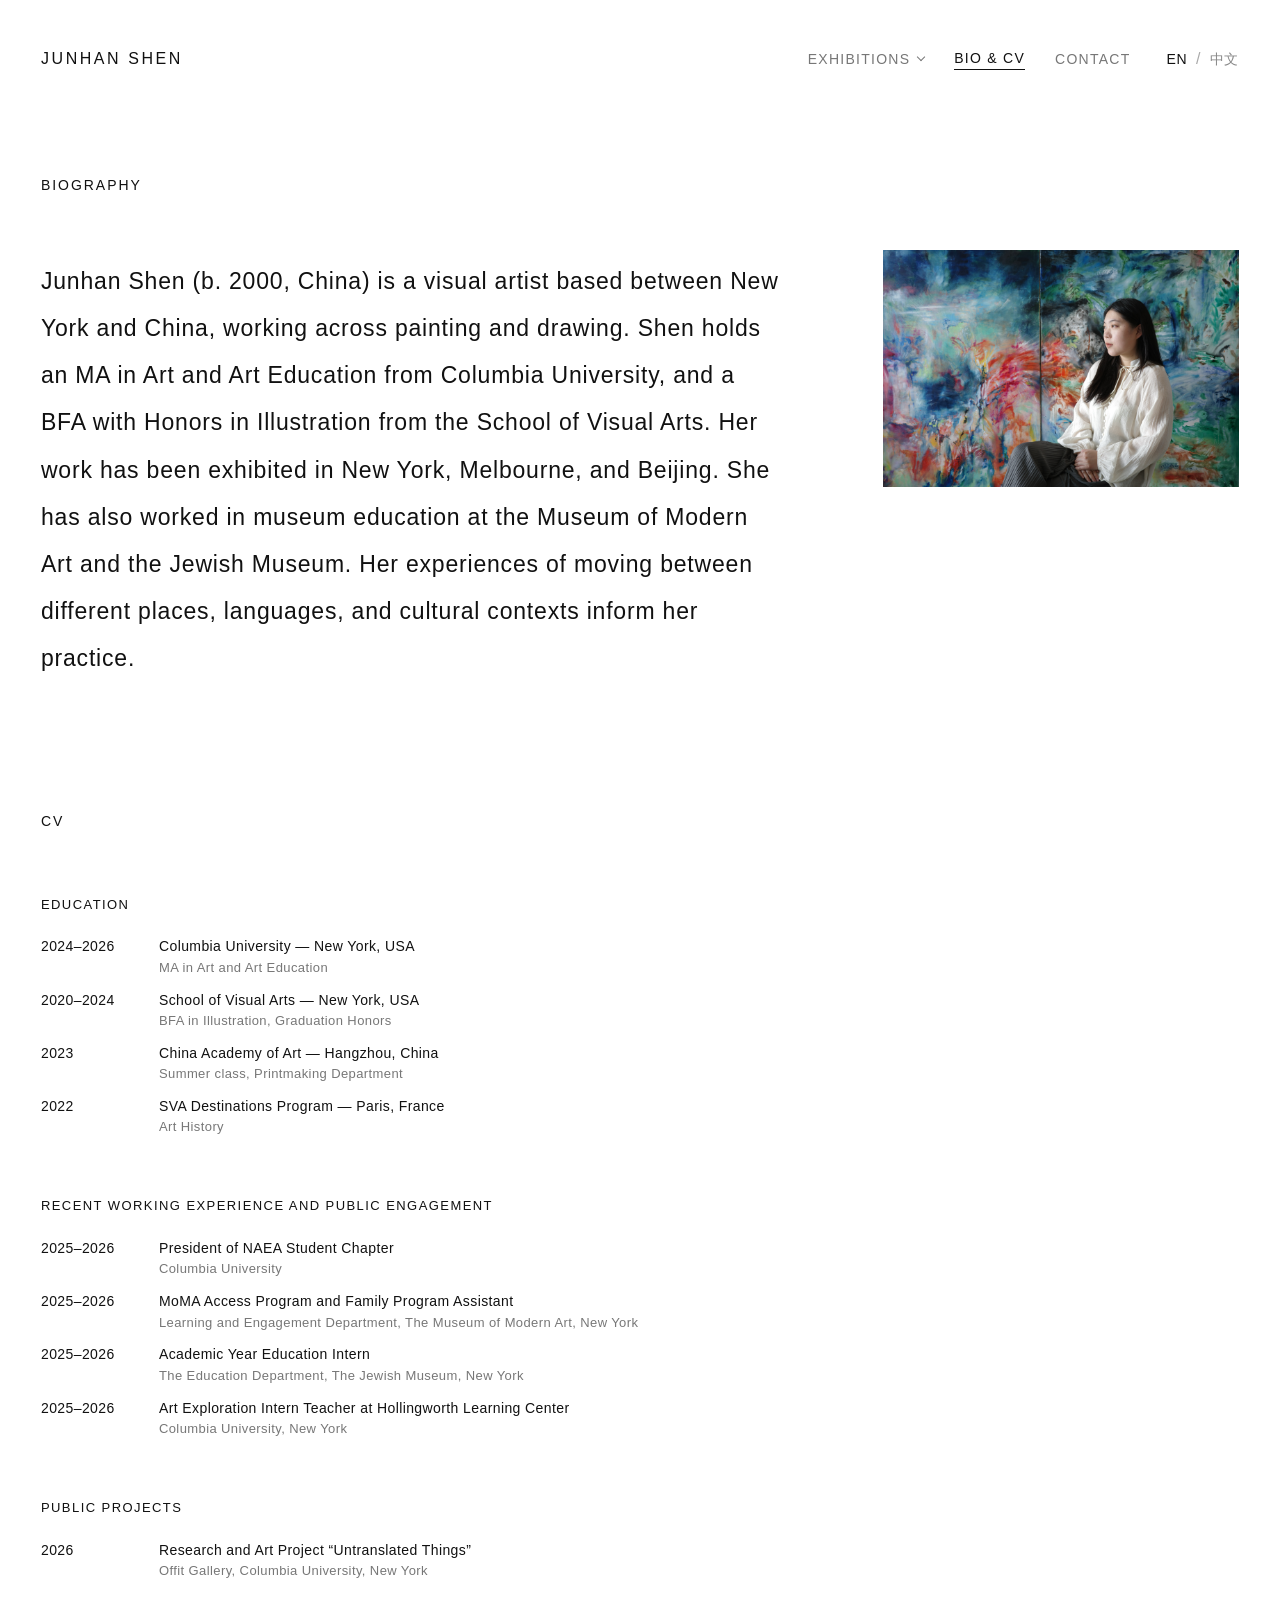
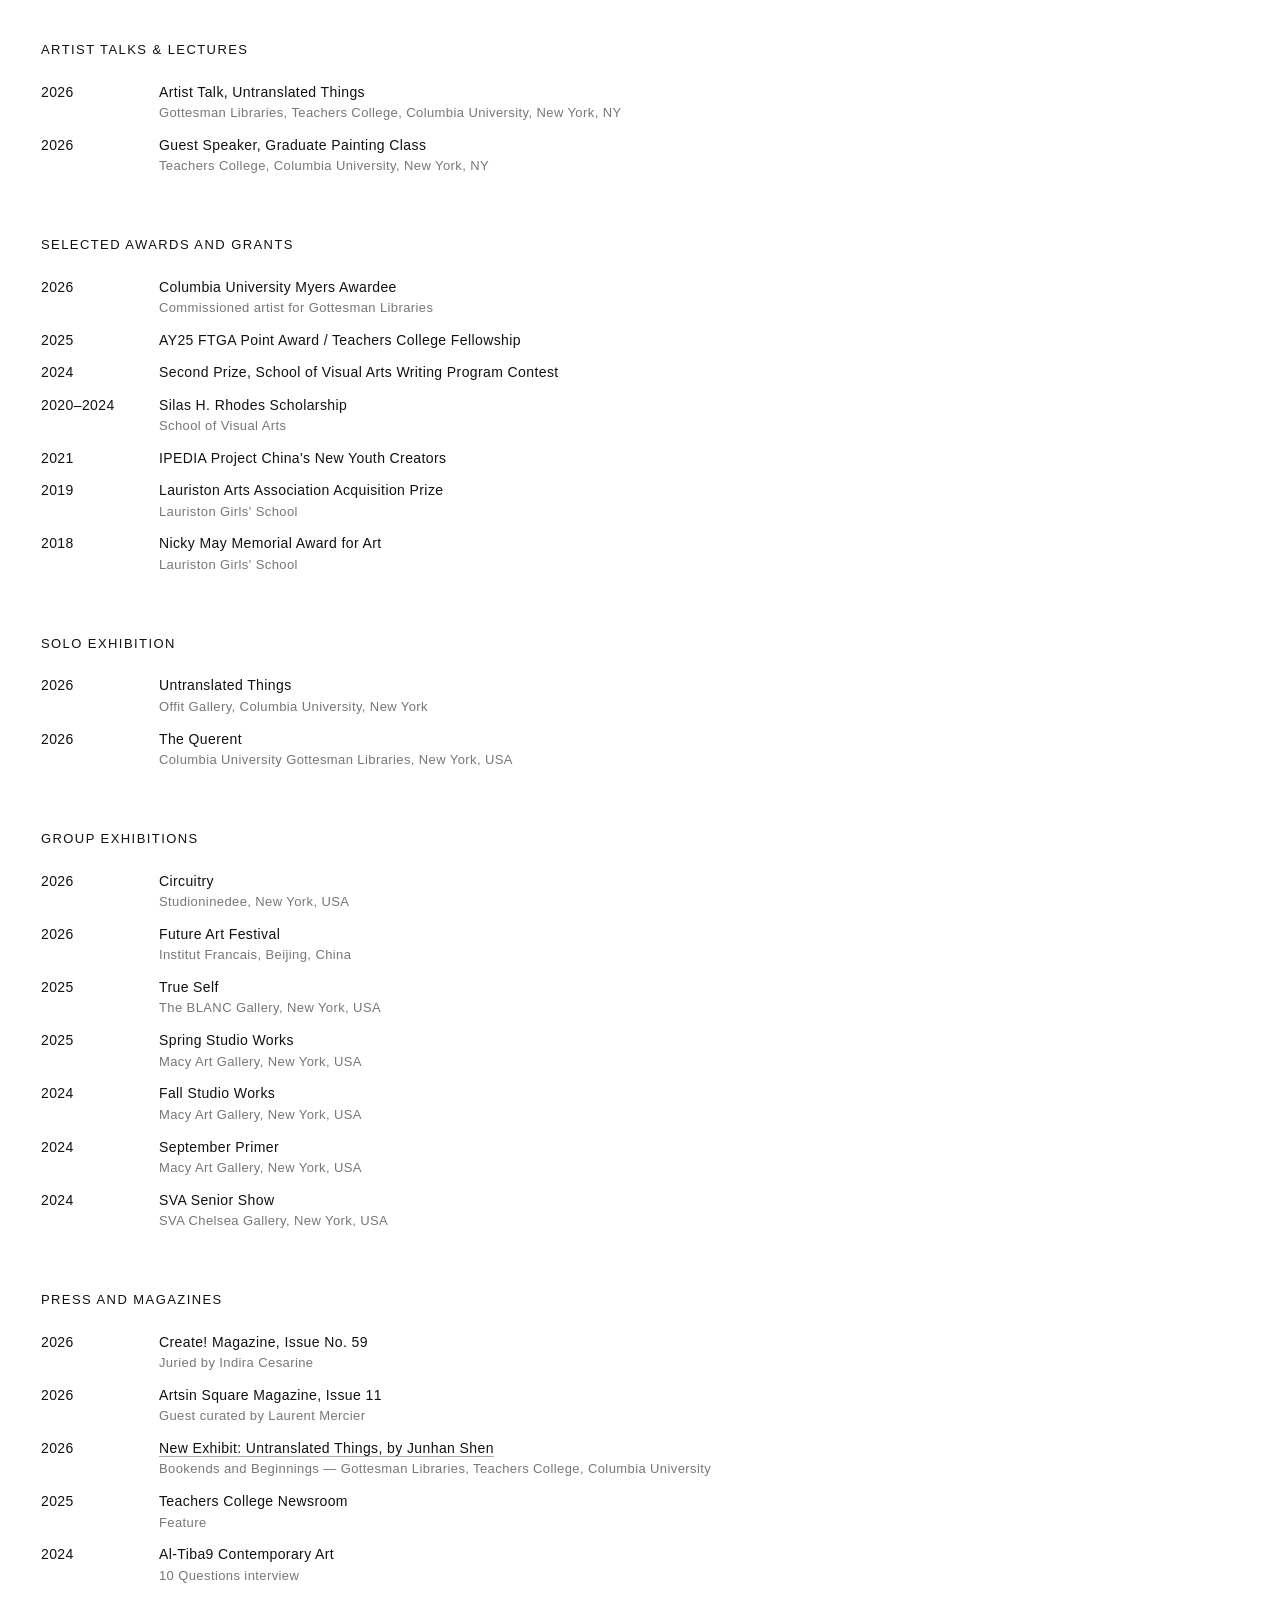
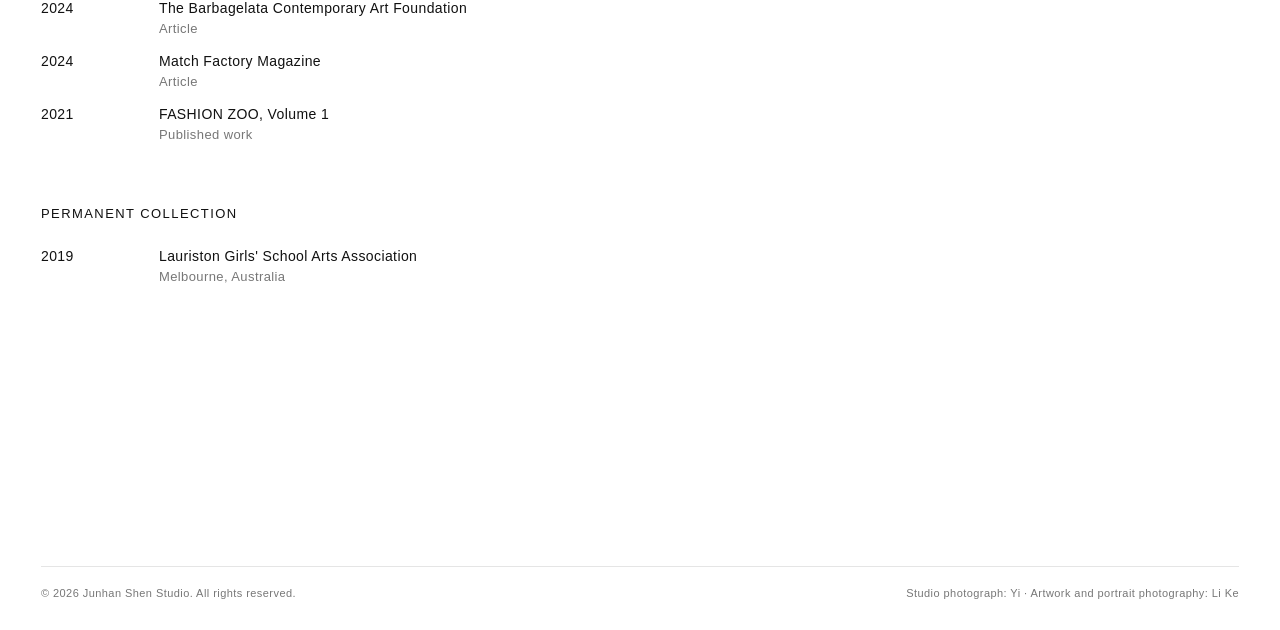
==== commit c26c0948: "Add artist talks and lectures to CV" ====
--- a/biography.html
+++ b/biography.html
@@ -1,7 +1,11 @@
-<!doctype html><html lang="en"><head><meta charset="utf-8"><meta name="viewport" content="width=device-width,initial-scale=1"><title data-en="Biography &amp; CV — Junhan Shen" data-zh="简介与简历 — 沈隽涵">Biography &amp; CV — Junhan Shen</title><link rel="stylesheet" href="style.css?v=20261024-simpler-navigation"></head><body><header class="site-header"><a class="name" href="index.html">JUNHAN SHEN</a><button class="menu" type="button" aria-label="Toggle menu" data-label-en="Toggle menu" data-label-zh="切换菜单" data-en="Menu" data-zh="菜单" aria-expanded="false" aria-controls="main-navigation">Menu</button><nav id="main-navigation" aria-label="Main navigation" data-label-en="Main navigation" data-label-zh="主导航"><details class="nav-exhibitions"><summary class="nav-exhibitions-toggle" data-en="Exhibitions" data-zh="展览">Exhibitions</summary><div class="exhibition-menu"><a href="untranslated-things.html" data-en="Untranslated Things" data-zh="Untranslated Things（未译之物）">Untranslated Things</a><a href="circuitry.html">Circuitry</a></div></details><a href="biography.html" data-en="Bio &amp; CV" data-zh="简介与简历">Bio &amp; CV</a><a href="contact.html" data-en="Contact" data-zh="联系">Contact</a><span class="lang"><button type="button" data-lang="en">EN</button><i>/</i><button type="button" data-lang="zh">中文</button></span></nav></header><main class="page biography-page"><div class="bio-layout"><section aria-labelledby="bio-heading"><h1 class="page-title" id="bio-heading" data-en="Biography" data-zh="艺术家简介">Biography</h1><p class="bio-copy" data-en="Junhan Shen (b. 2000, China) is a visual artist based between New York and China, working across painting and drawing. Shen holds an MA in Art and Art Education from Columbia University, and a BFA with Honors in Illustration from the School of Visual Arts. Her work has been exhibited in New York, Melbourne, and Beijing. She has also worked in museum education at the Museum of Modern Art and the Jewish Museum. Her experiences of moving between different places, languages, and cultural contexts inform her practice." data-zh="沈隽涵（2000年生于中国）是一位在纽约与中国两地生活和创作的视觉艺术家，主要从事绘画与素描创作。她获哥伦比亚大学艺术与艺术教育硕士学位，以及纽约视觉艺术学院插画专业荣誉学士学位。她的作品曾在纽约、墨尔本和北京展出，并曾在纽约现代艺术博物馆及犹太博物馆从事博物馆教育工作。她在不同地域、语言与文化语境之间迁移的经历持续影响着她的艺术实践。">Junhan Shen (b. 2000, China) is a visual artist based between New York and China, working across painting and drawing. Shen holds an MA in Art and Art Education from Columbia University, and a BFA with Honors in Illustration from the School of Visual Arts. Her work has been exhibited in New York, Melbourne, and Beijing. She has also worked in museum education at the Museum of Modern Art and the Jewish Museum. Her experiences of moving between different places, languages, and cultural contexts inform her practice.</p></section><figure class="bio-photo"><img src="IMG_3275.JPG" alt="Junhan Shen"></figure></div><section class="cv" id="cv" aria-labelledby="cv-heading"><h2 class="page-title" id="cv-heading" data-en="CV" data-zh="简历">CV</h2><div class="cv-section"><h3 data-en="Education" data-zh="教育经历">Education</h3><div class="cv-row"><span>2024–2026</span><div><strong data-en="Columbia University — New York, USA" data-zh="哥伦比亚大学 — 美国纽约">Columbia University — New York, USA</strong><small data-en="MA in Art and Art Education" data-zh="艺术与艺术教育硕士">MA in Art and Art Education</small></div></div><div class="cv-row"><span>2020–2024</span><div><strong data-en="School of Visual Arts — New York, USA" data-zh="纽约视觉艺术学院 — 美国纽约">School of Visual Arts — New York, USA</strong><small data-en="BFA in Illustration, Graduation Honors" data-zh="插画艺术学士，荣誉毕业">BFA in Illustration, Graduation Honors</small></div></div><div class="cv-row"><span>2023</span><div><strong data-en="China Academy of Art — Hangzhou, China" data-zh="中国美术学院 — 中国杭州">China Academy of Art — Hangzhou, China</strong><small data-en="Summer class, Printmaking Department" data-zh="版画系暑期课程">Summer class, Printmaking Department</small></div></div><div class="cv-row"><span>2022</span><div><strong data-en="SVA Destinations Program — Paris, France" data-zh="纽约视觉艺术学院海外课程 — 法国巴黎">SVA Destinations Program — Paris, France</strong><small data-en="Art History" data-zh="艺术史">Art History</small></div></div></div>
+<!doctype html><html lang="en"><head><meta charset="utf-8"><meta name="viewport" content="width=device-width,initial-scale=1"><title data-en="Biography &amp; CV — Junhan Shen" data-zh="简介与简历 — 沈隽涵">Biography &amp; CV — Junhan Shen</title><link rel="stylesheet" href="style.css?v=20261024-mobile-menu-fix"></head><body><header class="site-header"><a class="name" href="index.html">JUNHAN SHEN</a><button class="menu" type="button" aria-label="Toggle menu" data-label-en="Toggle menu" data-label-zh="切换菜单" data-en="Menu" data-zh="菜单" aria-expanded="false" aria-controls="main-navigation">Menu</button><nav id="main-navigation" aria-label="Main navigation" data-label-en="Main navigation" data-label-zh="主导航"><div class="nav-exhibitions"><button type="button" class="nav-exhibitions-toggle" aria-expanded="false" aria-controls="exhibition-menu" data-en="Exhibitions" data-zh="展览">Exhibitions</button><div class="exhibition-menu" id="exhibition-menu" hidden><a href="untranslated-things.html" data-en="Untranslated Things" data-zh="Untranslated Things（未译之物）">Untranslated Things</a><a href="circuitry.html">Circuitry</a></div></div><a href="biography.html" data-en="Bio &amp; CV" data-zh="简介与简历">Bio &amp; CV</a><a href="contact.html" data-en="Contact" data-zh="联系">Contact</a><span class="lang"><button type="button" data-lang="en">EN</button><i>/</i><button type="button" data-lang="zh">中文</button></span></nav></header><main class="page biography-page"><div class="bio-layout"><section aria-labelledby="bio-heading"><h1 class="page-title" id="bio-heading" data-en="Biography" data-zh="艺术家简介">Biography</h1><p class="bio-copy" data-en="Junhan Shen (b. 2000, China) is a visual artist based between New York and China, working across painting and drawing. Shen holds an MA in Art and Art Education from Columbia University, and a BFA with Honors in Illustration from the School of Visual Arts. Her work has been exhibited in New York, Melbourne, and Beijing. She has also worked in museum education at the Museum of Modern Art and the Jewish Museum. Her experiences of moving between different places, languages, and cultural contexts inform her practice." data-zh="沈隽涵（2000年生于中国）是一位在纽约与中国两地生活和创作的视觉艺术家，主要从事绘画与素描创作。她获哥伦比亚大学艺术与艺术教育硕士学位，以及纽约视觉艺术学院插画专业荣誉学士学位。她的作品曾在纽约、墨尔本和北京展出，并曾在纽约现代艺术博物馆及犹太博物馆从事博物馆教育工作。她在不同地域、语言与文化语境之间迁移的经历持续影响着她的艺术实践。">Junhan Shen (b. 2000, China) is a visual artist based between New York and China, working across painting and drawing. Shen holds an MA in Art and Art Education from Columbia University, and a BFA with Honors in Illustration from the School of Visual Arts. Her work has been exhibited in New York, Melbourne, and Beijing. She has also worked in museum education at the Museum of Modern Art and the Jewish Museum. Her experiences of moving between different places, languages, and cultural contexts inform her practice.</p></section><figure class="bio-photo"><img src="IMG_3275.JPG" alt="Junhan Shen"></figure></div><section class="cv" id="cv" aria-labelledby="cv-heading"><h2 class="page-title" id="cv-heading" data-en="CV" data-zh="简历">CV</h2><div class="cv-section"><h3 data-en="Education" data-zh="教育经历">Education</h3><div class="cv-row"><span>2024–2026</span><div><strong data-en="Columbia University — New York, USA" data-zh="哥伦比亚大学 — 美国纽约">Columbia University — New York, USA</strong><small data-en="MA in Art and Art Education" data-zh="艺术与艺术教育硕士">MA in Art and Art Education</small></div></div><div class="cv-row"><span>2020–2024</span><div><strong data-en="School of Visual Arts — New York, USA" data-zh="纽约视觉艺术学院 — 美国纽约">School of Visual Arts — New York, USA</strong><small data-en="BFA in Illustration, Graduation Honors" data-zh="插画艺术学士，荣誉毕业">BFA in Illustration, Graduation Honors</small></div></div><div class="cv-row"><span>2023</span><div><strong data-en="China Academy of Art — Hangzhou, China" data-zh="中国美术学院 — 中国杭州">China Academy of Art — Hangzhou, China</strong><small data-en="Summer class, Printmaking Department" data-zh="版画系暑期课程">Summer class, Printmaking Department</small></div></div><div class="cv-row"><span>2022</span><div><strong data-en="SVA Destinations Program — Paris, France" data-zh="纽约视觉艺术学院海外课程 — 法国巴黎">SVA Destinations Program — Paris, France</strong><small data-en="Art History" data-zh="艺术史">Art History</small></div></div></div>
 <div class="cv-section"><h3 data-en="Recent Working Experience and Public Engagement" data-zh="近期工作与公众参与">Recent Working Experience and Public Engagement</h3><div class="cv-row"><span>2025–2026</span><div><strong data-en="President of NAEA Student Chapter" data-zh="美国国家艺术教育协会（NAEA）学生分会主席">President of NAEA Student Chapter</strong><small data-en="Columbia University" data-zh="哥伦比亚大学">Columbia University</small></div></div><div class="cv-row"><span>2025–2026</span><div><strong data-en="MoMA Access Program and Family Program Assistant" data-zh="纽约现代艺术博物馆（MoMA）无障碍与家庭项目助理">MoMA Access Program and Family Program Assistant</strong><small data-en="Learning and Engagement Department, The Museum of Modern Art, New York" data-zh="纽约现代艺术博物馆学习与公众参与部">Learning and Engagement Department, The Museum of Modern Art, New York</small></div></div><div class="cv-row"><span>2025–2026</span><div><strong data-en="Academic Year Education Intern" data-zh="学年教育实习生">Academic Year Education Intern</strong><small data-en="The Education Department, The Jewish Museum, New York" data-zh="纽约犹太博物馆教育部">The Education Department, The Jewish Museum, New York</small></div></div><div class="cv-row"><span>2025–2026</span><div><strong data-en="Art Exploration Intern Teacher at Hollingworth Learning Center" data-zh="Hollingworth 学习中心艺术探索课程实习教师">Art Exploration Intern Teacher at Hollingworth Learning Center</strong><small data-en="Columbia University, New York" data-zh="哥伦比亚大学，纽约">Columbia University, New York</small></div></div></div>
 <div class="cv-section"><h3 data-en="Public Projects" data-zh="公共项目">Public Projects</h3>
 <div class="cv-row"><span>2026</span><div><strong data-en="Research and Art Project “Untranslated Things”" data-zh="研究与艺术项目“Untranslated Things（未译之物）”">Research and Art Project “Untranslated Things”</strong><small data-en="Offit Gallery, Columbia University, New York" data-zh="Offit 画廊，哥伦比亚大学，纽约">Offit Gallery, Columbia University, New York</small></div></div>
+</div>
+<div class="cv-section"><h3 data-en="Artist Talks &amp; Lectures" data-zh="艺术家讲座与授课">Artist Talks &amp; Lectures</h3>
+<div class="cv-row"><span>2026</span><div><strong data-en="Artist Talk, Untranslated Things" data-zh="艺术家讲座，Untranslated Things（未译之物）">Artist Talk, Untranslated Things</strong><small data-en="Gottesman Libraries, Teachers College, Columbia University, New York, NY" data-zh="Gottesman 图书馆，哥伦比亚大学教育学院，美国纽约">Gottesman Libraries, Teachers College, Columbia University, New York, NY</small></div></div>
+<div class="cv-row"><span>2026</span><div><strong data-en="Guest Speaker, Graduate Painting Class" data-zh="研究生绘画课程特邀讲者">Guest Speaker, Graduate Painting Class</strong><small data-en="Teachers College, Columbia University, New York, NY" data-zh="哥伦比亚大学教育学院，美国纽约">Teachers College, Columbia University, New York, NY</small></div></div>
 </div>
 <div class="cv-section"><h3 data-en="Selected Awards and Grants" data-zh="获奖与资助（选录）">Selected Awards and Grants</h3>
 <div class="cv-row"><span>2026</span><div><strong data-en="Columbia University Myers Awardee" data-zh="哥伦比亚大学 Myers 奖获得者">Columbia University Myers Awardee</strong><small data-en="Commissioned artist for Gottesman Libraries" data-zh="Gottesman 图书馆委任艺术家">Commissioned artist for Gottesman Libraries</small></div></div>
@@ -18,4 +22,4 @@
 </div>
 <div class="cv-section"><h3 data-en="Group Exhibitions" data-zh="群展">Group Exhibitions</h3><div class="cv-row"><span>2026</span><div><strong data-en="Circuitry" data-zh="Circuitry">Circuitry</strong><small data-en="Studioninedee, New York, USA" data-zh="Studioninedee，美国纽约">Studioninedee, New York, USA</small></div></div><div class="cv-row"><span>2026</span><div><strong data-en="Future Art Festival" data-zh="未来艺术节">Future Art Festival</strong><small data-en="Institut Francais, Beijing, China" data-zh="法国文化中心，中国北京">Institut Francais, Beijing, China</small></div></div><div class="cv-row"><span>2025</span><div><strong data-en="True Self" data-zh="True Self（真实自我）">True Self</strong><small data-en="The BLANC Gallery, New York, USA" data-zh="BLANC 画廊，美国纽约">The BLANC Gallery, New York, USA</small></div></div><div class="cv-row"><span>2025</span><div><strong data-en="Spring Studio Works" data-zh="春季工作室作品展">Spring Studio Works</strong><small data-en="Macy Art Gallery, New York, USA" data-zh="Macy 艺术画廊，美国纽约">Macy Art Gallery, New York, USA</small></div></div><div class="cv-row"><span>2024</span><div><strong data-en="Fall Studio Works" data-zh="秋季工作室作品展">Fall Studio Works</strong><small data-en="Macy Art Gallery, New York, USA" data-zh="Macy 艺术画廊，美国纽约">Macy Art Gallery, New York, USA</small></div></div><div class="cv-row"><span>2024</span><div><strong data-en="September Primer" data-zh="September Primer（九月序章）">September Primer</strong><small data-en="Macy Art Gallery, New York, USA" data-zh="Macy 艺术画廊，美国纽约">Macy Art Gallery, New York, USA</small></div></div><div class="cv-row"><span>2024</span><div><strong data-en="SVA Senior Show" data-zh="纽约视觉艺术学院毕业展">SVA Senior Show</strong><small data-en="SVA Chelsea Gallery, New York, USA" data-zh="纽约视觉艺术学院 Chelsea 画廊，美国纽约">SVA Chelsea Gallery, New York, USA</small></div></div></div>
 <div class="cv-section"><h3 data-en="Press and Magazines" data-zh="媒体报道与杂志">Press and Magazines</h3><div class="cv-row"><span>2026</span><div><strong data-en="Create! Magazine, Issue No. 59" data-zh="《Create! Magazine》第59期">Create! Magazine, Issue No. 59</strong><small data-en="Juried by Indira Cesarine" data-zh="评审：Indira Cesarine">Juried by Indira Cesarine</small></div></div><div class="cv-row"><span>2026</span><div><strong data-en="Artsin Square Magazine, Issue 11" data-zh="《Artsin Square Magazine》第11期">Artsin Square Magazine, Issue 11</strong><small data-en="Guest curated by Laurent Mercier" data-zh="客座策展：Laurent Mercier">Guest curated by Laurent Mercier</small></div></div><div class="cv-row"><span>2026</span><div><strong><a href="https://library.tc.columbia.edu/news/content/2026/new-exhibit-untranslated-things-by-junhan-shen.php" target="_blank" rel="noopener noreferrer" data-en="New Exhibit: Untranslated Things, by Junhan Shen" data-zh="新展览：沈隽涵的 Untranslated Things（未译之物）">New Exhibit: Untranslated Things, by Junhan Shen</a></strong><small data-en="Bookends and Beginnings — Gottesman Libraries, Teachers College, Columbia University" data-zh="《Bookends and Beginnings》— 哥伦比亚大学教育学院 Gottesman 图书馆">Bookends and Beginnings — Gottesman Libraries, Teachers College, Columbia University</small></div></div><div class="cv-row"><span>2025</span><div><strong data-en="Teachers College Newsroom" data-zh="哥伦比亚大学教育学院新闻中心">Teachers College Newsroom</strong><small data-en="Feature" data-zh="专题报道">Feature</small></div></div><div class="cv-row"><span>2024</span><div><strong data-en="Al-Tiba9 Contemporary Art" data-zh="Al-Tiba9 当代艺术">Al-Tiba9 Contemporary Art</strong><small data-en="10 Questions interview" data-zh="十问访谈">10 Questions interview</small></div></div><div class="cv-row"><span>2024</span><div><strong data-en="The Barbagelata Contemporary Art Foundation" data-zh="Barbagelata 当代艺术基金会">The Barbagelata Contemporary Art Foundation</strong><small data-en="Article" data-zh="文章">Article</small></div></div><div class="cv-row"><span>2024</span><div><strong data-en="Match Factory Magazine" data-zh="《Match Factory》杂志">Match Factory Magazine</strong><small data-en="Article" data-zh="文章">Article</small></div></div><div class="cv-row"><span>2021</span><div><strong data-en="FASHION ZOO, Volume 1" data-zh="《FASHION ZOO》第一期">FASHION ZOO, Volume 1</strong><small data-en="Published work" data-zh="作品刊载">Published work</small></div></div></div>
-<div class="cv-section"><h3 data-en="Permanent Collection" data-zh="永久收藏">Permanent Collection</h3><div class="cv-row"><span>2019</span><div><strong data-en="Lauriston Girls&#x27; School Arts Association" data-zh="Lauriston 女子学校艺术协会">Lauriston Girls' School Arts Association</strong><small data-en="Melbourne, Australia" data-zh="澳大利亚墨尔本">Melbourne, Australia</small></div></div></div></section></main><script src="site.js?v=20261024-simpler-navigation" defer></script><footer class="site-footer"><span data-en="© 2026 Junhan Shen Studio. All rights reserved." data-zh="© 2026 沈隽涵工作室。保留所有权利。">© 2026 Junhan Shen Studio. All rights reserved.</span><span class="credits" data-en="Studio photograph: Yi · Artwork and portrait photography: Li Ke" data-zh="工作室照片：Yi · 作品与肖像摄影：Li Ke">Studio photograph: Yi · Artwork and portrait photography: Li Ke</span></footer></body></html>+<div class="cv-section"><h3 data-en="Permanent Collection" data-zh="永久收藏">Permanent Collection</h3><div class="cv-row"><span>2019</span><div><strong data-en="Lauriston Girls&#x27; School Arts Association" data-zh="Lauriston 女子学校艺术协会">Lauriston Girls' School Arts Association</strong><small data-en="Melbourne, Australia" data-zh="澳大利亚墨尔本">Melbourne, Australia</small></div></div></div></section></main><script src="site.js?v=20261024-mobile-menu-fix" defer></script><footer class="site-footer"><span data-en="© 2026 Junhan Shen Studio. All rights reserved." data-zh="© 2026 沈隽涵工作室。保留所有权利。">© 2026 Junhan Shen Studio. All rights reserved.</span><span class="credits" data-en="Studio photograph: Yi · Artwork and portrait photography: Li Ke" data-zh="工作室照片：Yi · 作品与肖像摄影：Li Ke">Studio photograph: Yi · Artwork and portrait photography: Li Ke</span></footer></body></html>
--- a/style.css
+++ b/style.css
@@ -65,20 +65,21 @@
 .biography-page .cv{margin-top:clamp(72px,10vw,130px);scroll-margin-top:40px}
 /* A compact disclosure links directly to each exhibition. */
 .nav-exhibitions{position:relative}
-.nav-exhibitions-toggle{display:flex;align-items:center;gap:8px;padding:0;list-style:none;font-size:14px;letter-spacing:.09em;text-transform:uppercase;color:var(--muted);white-space:nowrap;cursor:pointer}
-.nav-exhibitions-toggle::-webkit-details-marker{display:none}
+.nav-exhibitions-toggle{display:flex;align-items:center;gap:8px;padding:0;border:0;background:none;font:inherit;font-size:14px;letter-spacing:.09em;text-transform:uppercase;color:var(--muted);white-space:nowrap;cursor:pointer}
 .nav-exhibitions-toggle::after{content:"";width:5px;height:5px;margin-top:-3px;border-right:1px solid currentColor;border-bottom:1px solid currentColor;transform:rotate(45deg)}
-.nav-exhibitions[open]>.nav-exhibitions-toggle::after{margin-top:3px;transform:rotate(225deg)}
-.nav-exhibitions-toggle:hover,.nav-exhibitions[open]>.nav-exhibitions-toggle,.nav-exhibitions[data-active]>.nav-exhibitions-toggle{color:var(--fg)}
+.nav-exhibitions.is-open>.nav-exhibitions-toggle::after{margin-top:3px;transform:rotate(225deg)}
+.nav-exhibitions-toggle:hover,.nav-exhibitions.is-open>.nav-exhibitions-toggle,.nav-exhibitions[data-active]>.nav-exhibitions-toggle{color:var(--fg)}
 .nav-exhibitions[data-active]>.nav-exhibitions-toggle{border-bottom:1px solid var(--fg)}
 .exhibition-menu{position:absolute;top:100%;left:-16px;z-index:15;min-width:230px;max-width:calc(100vw - 2 * var(--pad));padding:12px 16px 10px;background:#fff;box-shadow:0 6px 14px #0000000a}
+.exhibition-menu[hidden]{display:none}
 .exhibition-menu a{display:block;padding:9px 0;font-size:14px;line-height:1.5;color:var(--muted);text-decoration:none}
 .exhibition-menu a:hover,.exhibition-menu a[aria-current=page]{color:var(--fg)}
-.site-header a:focus-visible,.site-header summary:focus-visible,.site-header button:focus-visible{outline:1px solid var(--fg);outline-offset:5px}
+.site-header a:focus-visible,.site-header button:focus-visible{outline:1px solid var(--fg);outline-offset:5px}
 @media(max-width:900px){
   .site-header nav{max-height:calc(100dvh - 70px);overflow-y:auto}
   .exhibition-menu{position:static;min-width:0;padding:8px 0 0 16px;box-shadow:none}
-  .exhibition-menu a{padding:9px 0}
+  .nav-exhibitions-toggle{min-height:44px}
+  .exhibition-menu a{display:flex;align-items:center;min-height:44px;padding:10px 0}
 }
 .viewer-info h2{display:none!important}
 .site-footer{max-width:none;margin:90px 3.2vw 28px;padding-top:18px;border-top:1px solid #e5e5e5;display:flex;justify-content:space-between;gap:24px;font-size:11px;line-height:1.5;letter-spacing:.04em;color:#777}
@@ -135,3 +136,13 @@
 @media(prefers-reduced-motion:reduce){.installation-image img{animation:none}}
 
 .exhibition-works h2{font-size:14px;font-weight:400;margin:0 0 45px}.viewer-info blockquote{margin:28px 0 8px;padding:0;font-size:13px;line-height:1.65;font-style:italic;white-space:pre-line;max-width:300px}.viewer-info .viewer-description{margin:28px 0 0;color:var(--fg);font-size:13px;line-height:1.65;max-width:320px}.viewer-source{font-size:11px!important;line-height:1.5!important;color:#777}@media(max-width:760px){.exhibition-head{grid-template-columns:1fr;gap:16px;margin-bottom:40px}.exhibition-intro{margin-bottom:40px}.exhibition-images,.exhibition-press{margin-bottom:55px}}
+
+/* Project context and audience responses, aligned with the installation images. */
+.project-exhibition{width:85%;max-width:935px;margin:0 auto 85px}
+.project-exhibition h2{font-size:14px;font-weight:400;margin:0 0 24px}
+.project-exhibition p{font-size:15px;line-height:1.8;margin:0 0 20px}
+.project-exhibition p:last-child{margin-bottom:0}
+@media(max-width:760px){
+  .project-exhibition{width:100%;margin-bottom:55px}
+  .project-exhibition h2{margin-bottom:18px}
+}
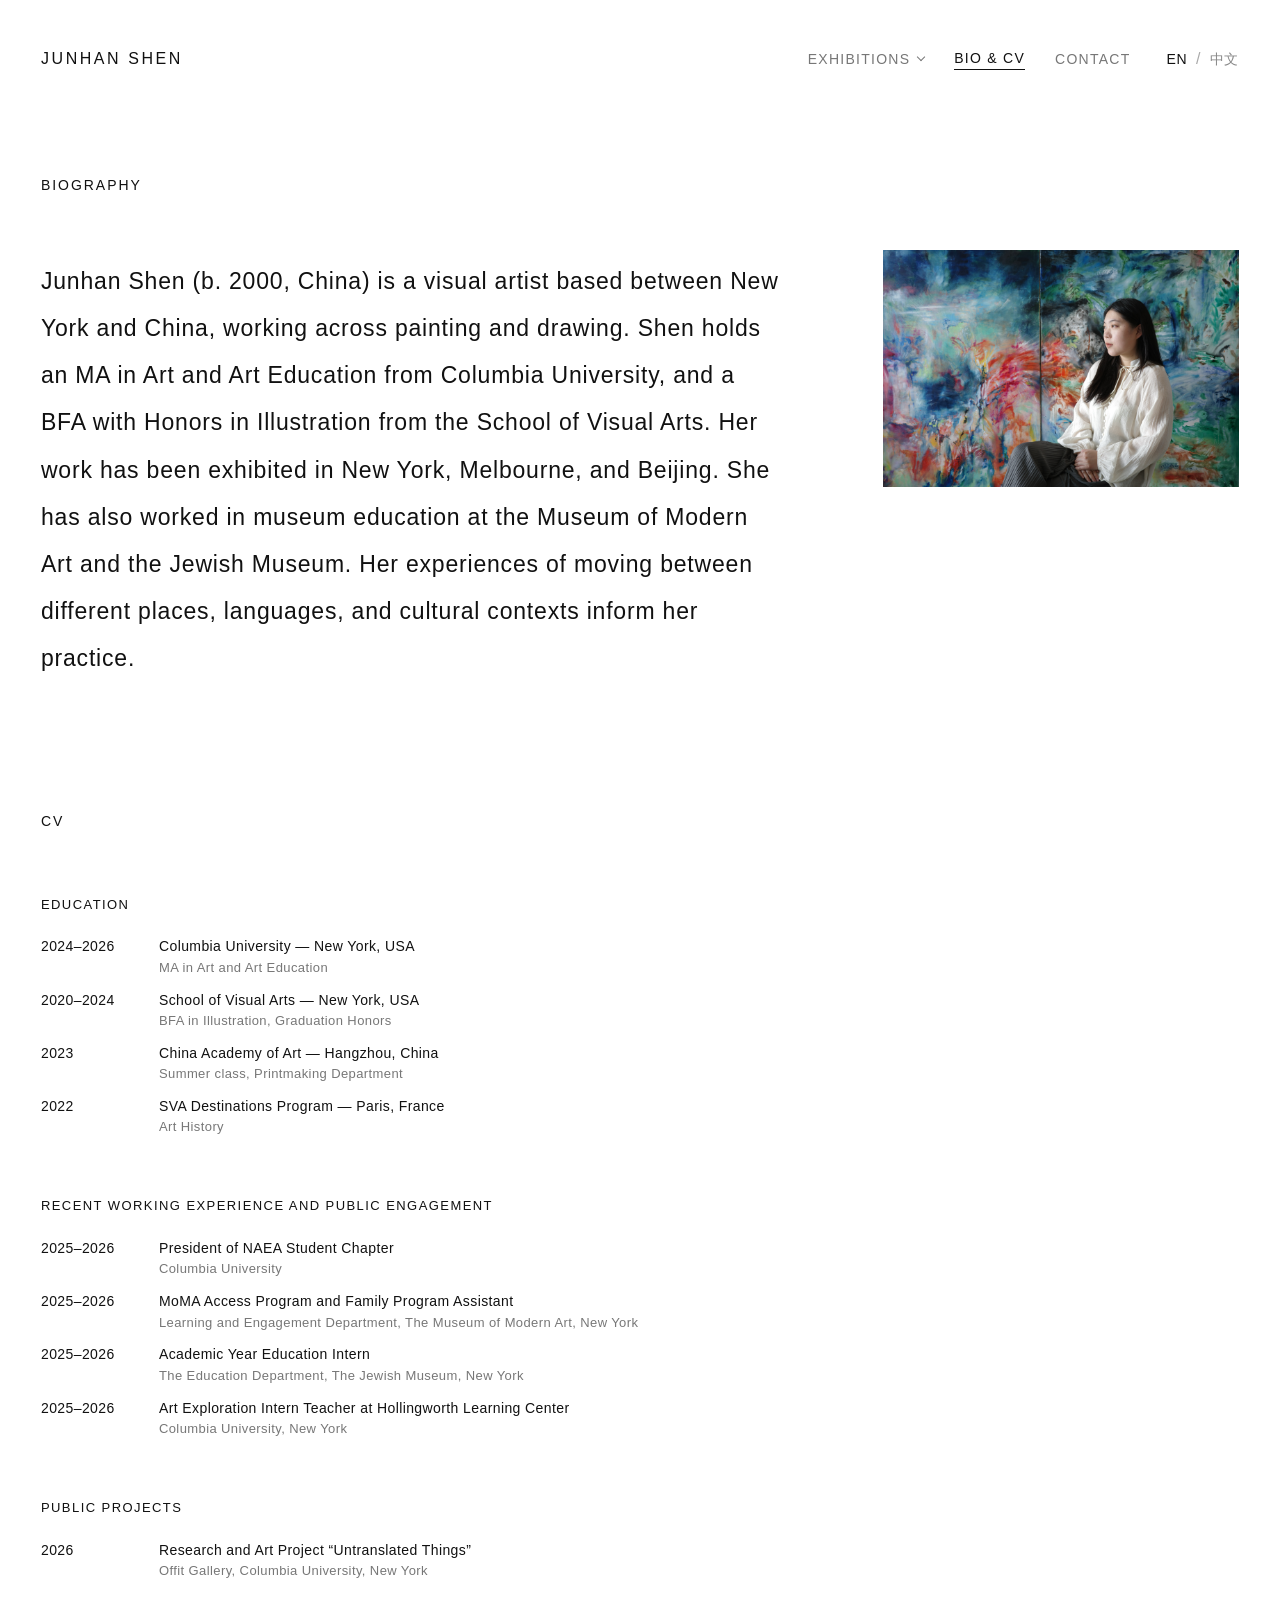
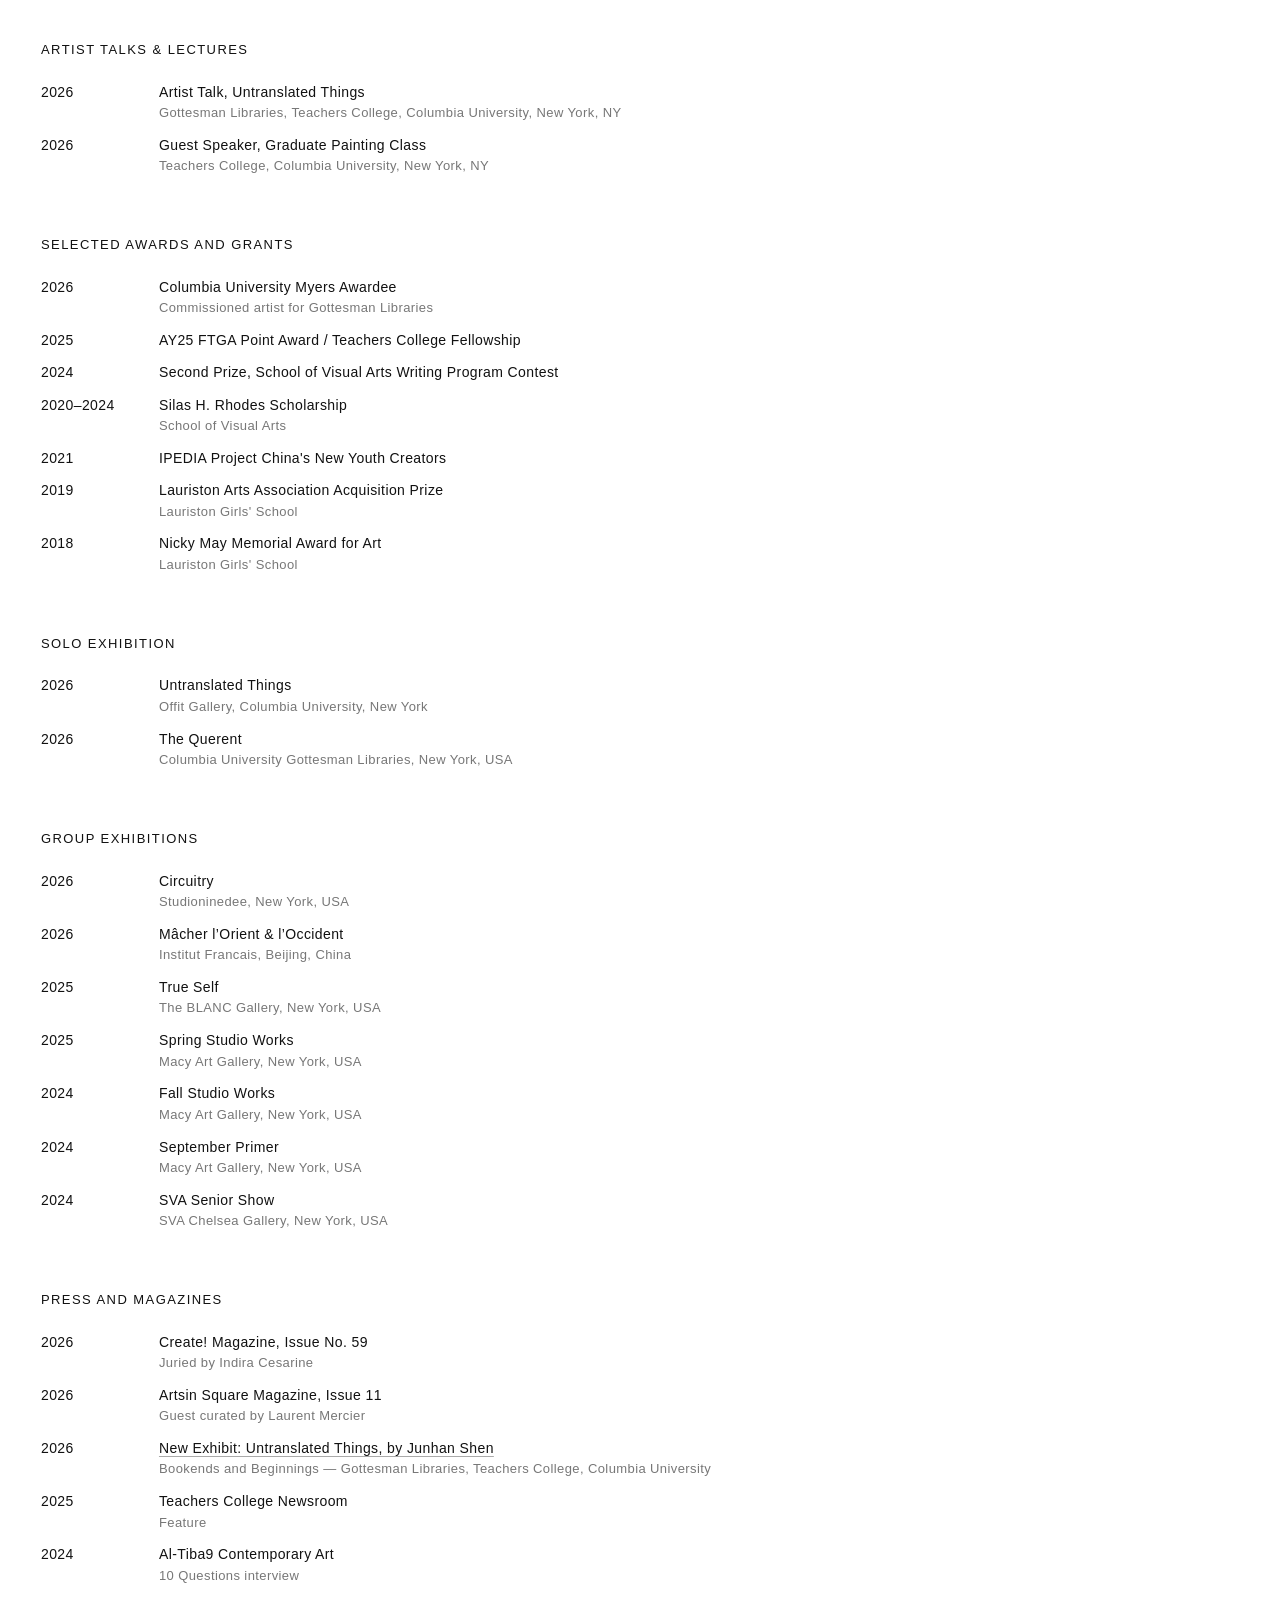
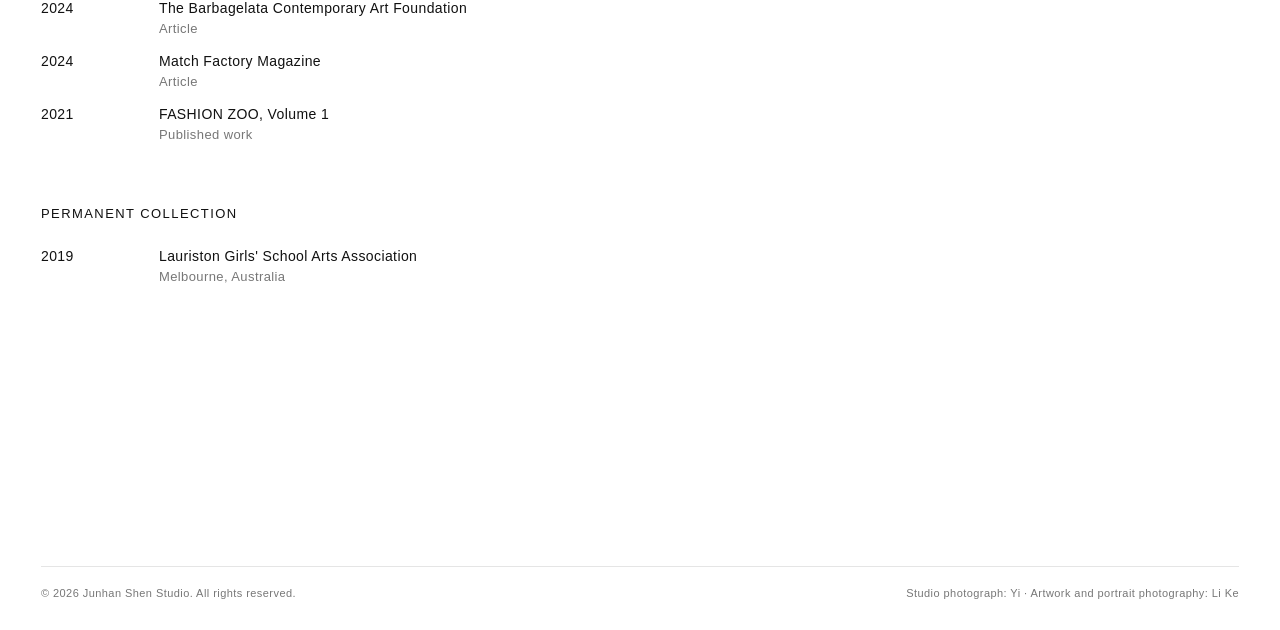
==== commit 05655571: "Update Beijing group exhibition title" ====
--- a/biography.html
+++ b/biography.html
@@ -20,6 +20,6 @@
 <div class="cv-row"><span>2026</span><div><strong data-en="Untranslated Things" data-zh="Untranslated Things（未译之物）">Untranslated Things</strong><small data-en="Offit Gallery, Columbia University, New York" data-zh="Offit 画廊，哥伦比亚大学，纽约">Offit Gallery, Columbia University, New York</small></div></div>
 <div class="cv-row"><span>2026</span><div><strong data-en="The Querent" data-zh="The Querent（问卜者）">The Querent</strong><small data-en="Columbia University Gottesman Libraries, New York, USA" data-zh="哥伦比亚大学 Gottesman 图书馆，美国纽约">Columbia University Gottesman Libraries, New York, USA</small></div></div>
 </div>
-<div class="cv-section"><h3 data-en="Group Exhibitions" data-zh="群展">Group Exhibitions</h3><div class="cv-row"><span>2026</span><div><strong data-en="Circuitry" data-zh="Circuitry">Circuitry</strong><small data-en="Studioninedee, New York, USA" data-zh="Studioninedee，美国纽约">Studioninedee, New York, USA</small></div></div><div class="cv-row"><span>2026</span><div><strong data-en="Future Art Festival" data-zh="未来艺术节">Future Art Festival</strong><small data-en="Institut Francais, Beijing, China" data-zh="法国文化中心，中国北京">Institut Francais, Beijing, China</small></div></div><div class="cv-row"><span>2025</span><div><strong data-en="True Self" data-zh="True Self（真实自我）">True Self</strong><small data-en="The BLANC Gallery, New York, USA" data-zh="BLANC 画廊，美国纽约">The BLANC Gallery, New York, USA</small></div></div><div class="cv-row"><span>2025</span><div><strong data-en="Spring Studio Works" data-zh="春季工作室作品展">Spring Studio Works</strong><small data-en="Macy Art Gallery, New York, USA" data-zh="Macy 艺术画廊，美国纽约">Macy Art Gallery, New York, USA</small></div></div><div class="cv-row"><span>2024</span><div><strong data-en="Fall Studio Works" data-zh="秋季工作室作品展">Fall Studio Works</strong><small data-en="Macy Art Gallery, New York, USA" data-zh="Macy 艺术画廊，美国纽约">Macy Art Gallery, New York, USA</small></div></div><div class="cv-row"><span>2024</span><div><strong data-en="September Primer" data-zh="September Primer（九月序章）">September Primer</strong><small data-en="Macy Art Gallery, New York, USA" data-zh="Macy 艺术画廊，美国纽约">Macy Art Gallery, New York, USA</small></div></div><div class="cv-row"><span>2024</span><div><strong data-en="SVA Senior Show" data-zh="纽约视觉艺术学院毕业展">SVA Senior Show</strong><small data-en="SVA Chelsea Gallery, New York, USA" data-zh="纽约视觉艺术学院 Chelsea 画廊，美国纽约">SVA Chelsea Gallery, New York, USA</small></div></div></div>
+<div class="cv-section"><h3 data-en="Group Exhibitions" data-zh="群展">Group Exhibitions</h3><div class="cv-row"><span>2026</span><div><strong data-en="Circuitry" data-zh="Circuitry">Circuitry</strong><small data-en="Studioninedee, New York, USA" data-zh="Studioninedee，美国纽约">Studioninedee, New York, USA</small></div></div><div class="cv-row"><span>2026</span><div><strong data-en="Mâcher l’Orient &amp; l’Occident" data-zh="Mâcher l’Orient &amp; l’Occident">Mâcher l’Orient &amp; l’Occident</strong><small data-en="Institut Francais, Beijing, China" data-zh="法国文化中心，中国北京">Institut Francais, Beijing, China</small></div></div><div class="cv-row"><span>2025</span><div><strong data-en="True Self" data-zh="True Self（真实自我）">True Self</strong><small data-en="The BLANC Gallery, New York, USA" data-zh="BLANC 画廊，美国纽约">The BLANC Gallery, New York, USA</small></div></div><div class="cv-row"><span>2025</span><div><strong data-en="Spring Studio Works" data-zh="春季工作室作品展">Spring Studio Works</strong><small data-en="Macy Art Gallery, New York, USA" data-zh="Macy 艺术画廊，美国纽约">Macy Art Gallery, New York, USA</small></div></div><div class="cv-row"><span>2024</span><div><strong data-en="Fall Studio Works" data-zh="秋季工作室作品展">Fall Studio Works</strong><small data-en="Macy Art Gallery, New York, USA" data-zh="Macy 艺术画廊，美国纽约">Macy Art Gallery, New York, USA</small></div></div><div class="cv-row"><span>2024</span><div><strong data-en="September Primer" data-zh="September Primer（九月序章）">September Primer</strong><small data-en="Macy Art Gallery, New York, USA" data-zh="Macy 艺术画廊，美国纽约">Macy Art Gallery, New York, USA</small></div></div><div class="cv-row"><span>2024</span><div><strong data-en="SVA Senior Show" data-zh="纽约视觉艺术学院毕业展">SVA Senior Show</strong><small data-en="SVA Chelsea Gallery, New York, USA" data-zh="纽约视觉艺术学院 Chelsea 画廊，美国纽约">SVA Chelsea Gallery, New York, USA</small></div></div></div>
 <div class="cv-section"><h3 data-en="Press and Magazines" data-zh="媒体报道与杂志">Press and Magazines</h3><div class="cv-row"><span>2026</span><div><strong data-en="Create! Magazine, Issue No. 59" data-zh="《Create! Magazine》第59期">Create! Magazine, Issue No. 59</strong><small data-en="Juried by Indira Cesarine" data-zh="评审：Indira Cesarine">Juried by Indira Cesarine</small></div></div><div class="cv-row"><span>2026</span><div><strong data-en="Artsin Square Magazine, Issue 11" data-zh="《Artsin Square Magazine》第11期">Artsin Square Magazine, Issue 11</strong><small data-en="Guest curated by Laurent Mercier" data-zh="客座策展：Laurent Mercier">Guest curated by Laurent Mercier</small></div></div><div class="cv-row"><span>2026</span><div><strong><a href="https://library.tc.columbia.edu/news/content/2026/new-exhibit-untranslated-things-by-junhan-shen.php" target="_blank" rel="noopener noreferrer" data-en="New Exhibit: Untranslated Things, by Junhan Shen" data-zh="新展览：沈隽涵的 Untranslated Things（未译之物）">New Exhibit: Untranslated Things, by Junhan Shen</a></strong><small data-en="Bookends and Beginnings — Gottesman Libraries, Teachers College, Columbia University" data-zh="《Bookends and Beginnings》— 哥伦比亚大学教育学院 Gottesman 图书馆">Bookends and Beginnings — Gottesman Libraries, Teachers College, Columbia University</small></div></div><div class="cv-row"><span>2025</span><div><strong data-en="Teachers College Newsroom" data-zh="哥伦比亚大学教育学院新闻中心">Teachers College Newsroom</strong><small data-en="Feature" data-zh="专题报道">Feature</small></div></div><div class="cv-row"><span>2024</span><div><strong data-en="Al-Tiba9 Contemporary Art" data-zh="Al-Tiba9 当代艺术">Al-Tiba9 Contemporary Art</strong><small data-en="10 Questions interview" data-zh="十问访谈">10 Questions interview</small></div></div><div class="cv-row"><span>2024</span><div><strong data-en="The Barbagelata Contemporary Art Foundation" data-zh="Barbagelata 当代艺术基金会">The Barbagelata Contemporary Art Foundation</strong><small data-en="Article" data-zh="文章">Article</small></div></div><div class="cv-row"><span>2024</span><div><strong data-en="Match Factory Magazine" data-zh="《Match Factory》杂志">Match Factory Magazine</strong><small data-en="Article" data-zh="文章">Article</small></div></div><div class="cv-row"><span>2021</span><div><strong data-en="FASHION ZOO, Volume 1" data-zh="《FASHION ZOO》第一期">FASHION ZOO, Volume 1</strong><small data-en="Published work" data-zh="作品刊载">Published work</small></div></div></div>
 <div class="cv-section"><h3 data-en="Permanent Collection" data-zh="永久收藏">Permanent Collection</h3><div class="cv-row"><span>2019</span><div><strong data-en="Lauriston Girls&#x27; School Arts Association" data-zh="Lauriston 女子学校艺术协会">Lauriston Girls' School Arts Association</strong><small data-en="Melbourne, Australia" data-zh="澳大利亚墨尔本">Melbourne, Australia</small></div></div></div></section></main><script src="site.js?v=20261024-mobile-menu-fix" defer></script><footer class="site-footer"><span data-en="© 2026 Junhan Shen Studio. All rights reserved." data-zh="© 2026 沈隽涵工作室。保留所有权利。">© 2026 Junhan Shen Studio. All rights reserved.</span><span class="credits" data-en="Studio photograph: Yi · Artwork and portrait photography: Li Ke" data-zh="工作室照片：Yi · 作品与肖像摄影：Li Ke">Studio photograph: Yi · Artwork and portrait photography: Li Ke</span></footer></body></html>
--- a/style.css
+++ b/style.css
@@ -111,6 +111,12 @@
 .installation-caption p{margin:0}
 .installation-controls{display:flex;align-items:center;gap:8px;flex-shrink:0}
 .installation-count{white-space:nowrap;font-variant-numeric:tabular-nums}
+/* Portrait photographs retain their complete framing at a comfortable height. */
+.circuitry-installation .installation-image{height:min(68vh,680px);height:min(68svh,680px);aspect-ratio:auto}
+@media(max-width:760px){
+  .circuitry-installation{width:100%}
+  .circuitry-installation .installation-image{height:auto;aspect-ratio:3 / 4;max-height:70vh;max-height:70svh}
+}
 /* Process film and its optional text description. */
 .exhibition-process{width:85%;max-width:935px;margin:clamp(70px,11vh,130px) auto 0}
 .exhibition-process h2{font-size:14px;font-weight:400;margin:0 0 24px}
